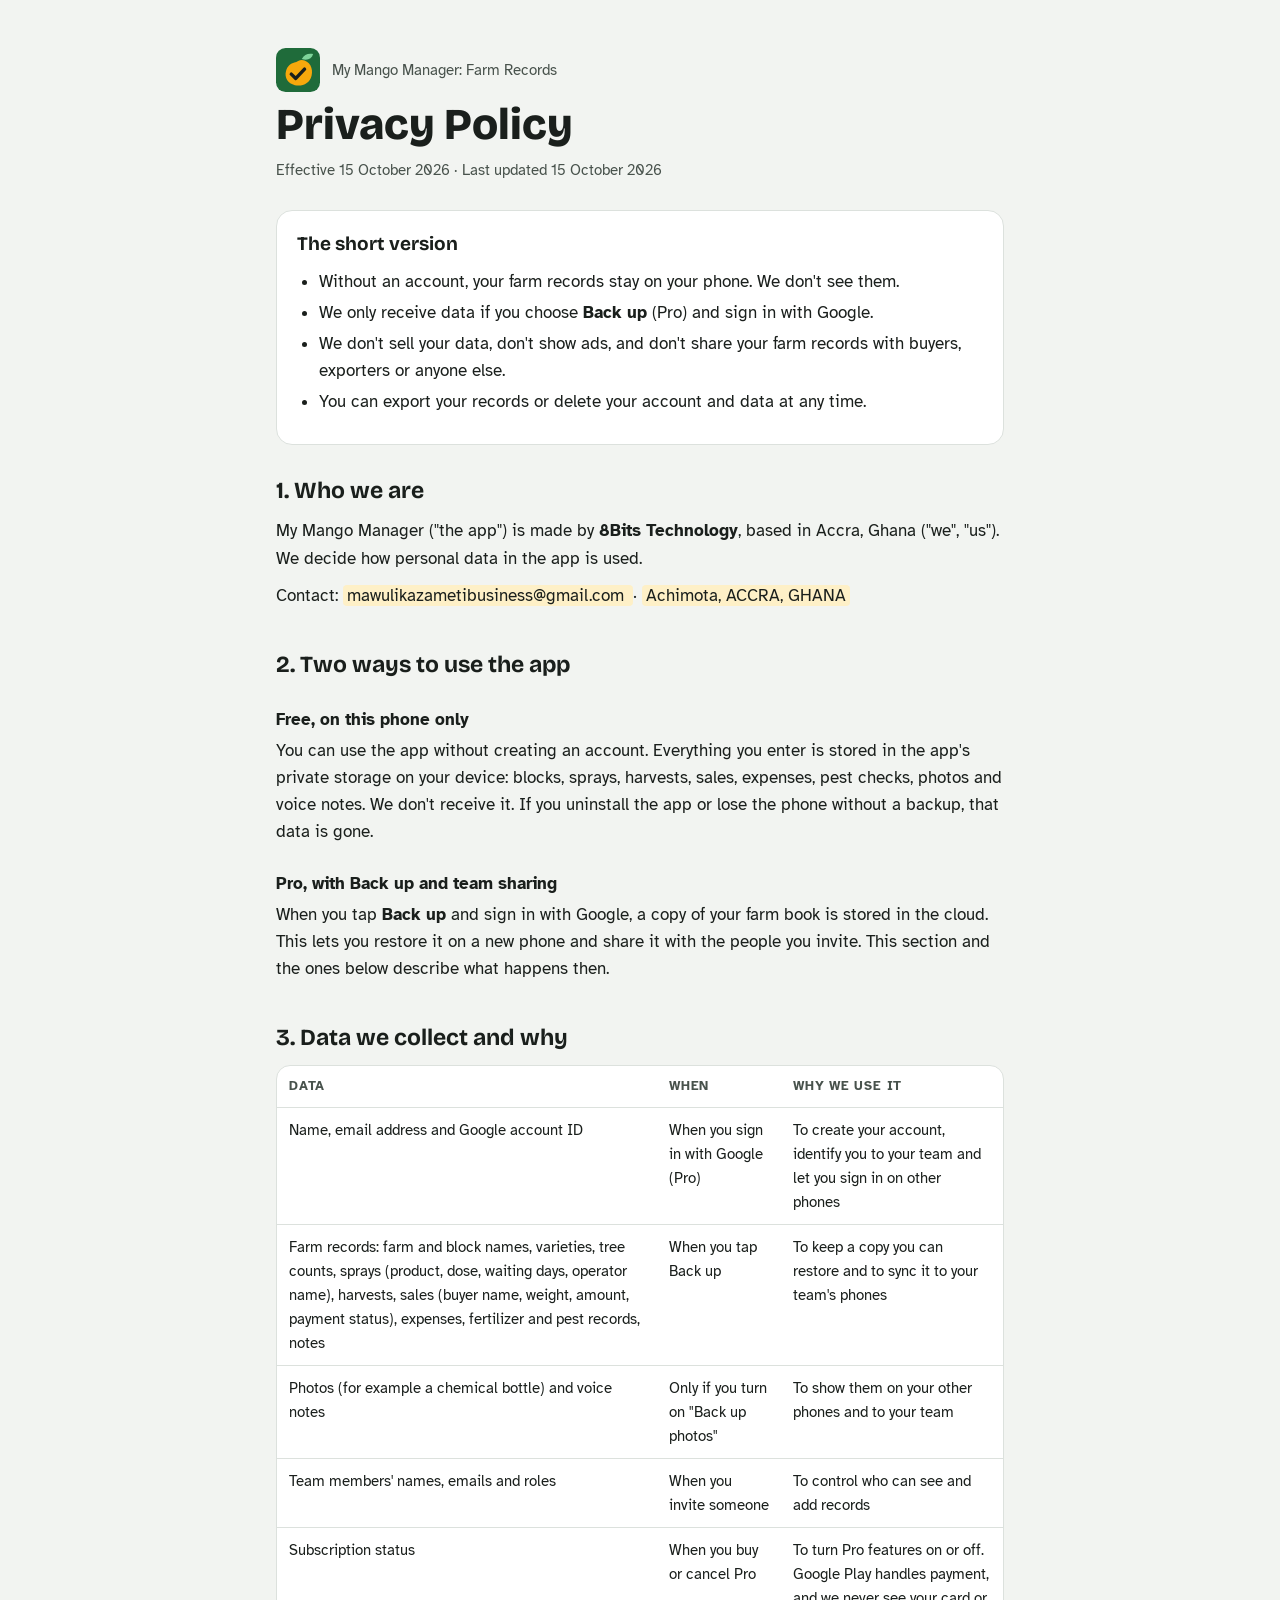
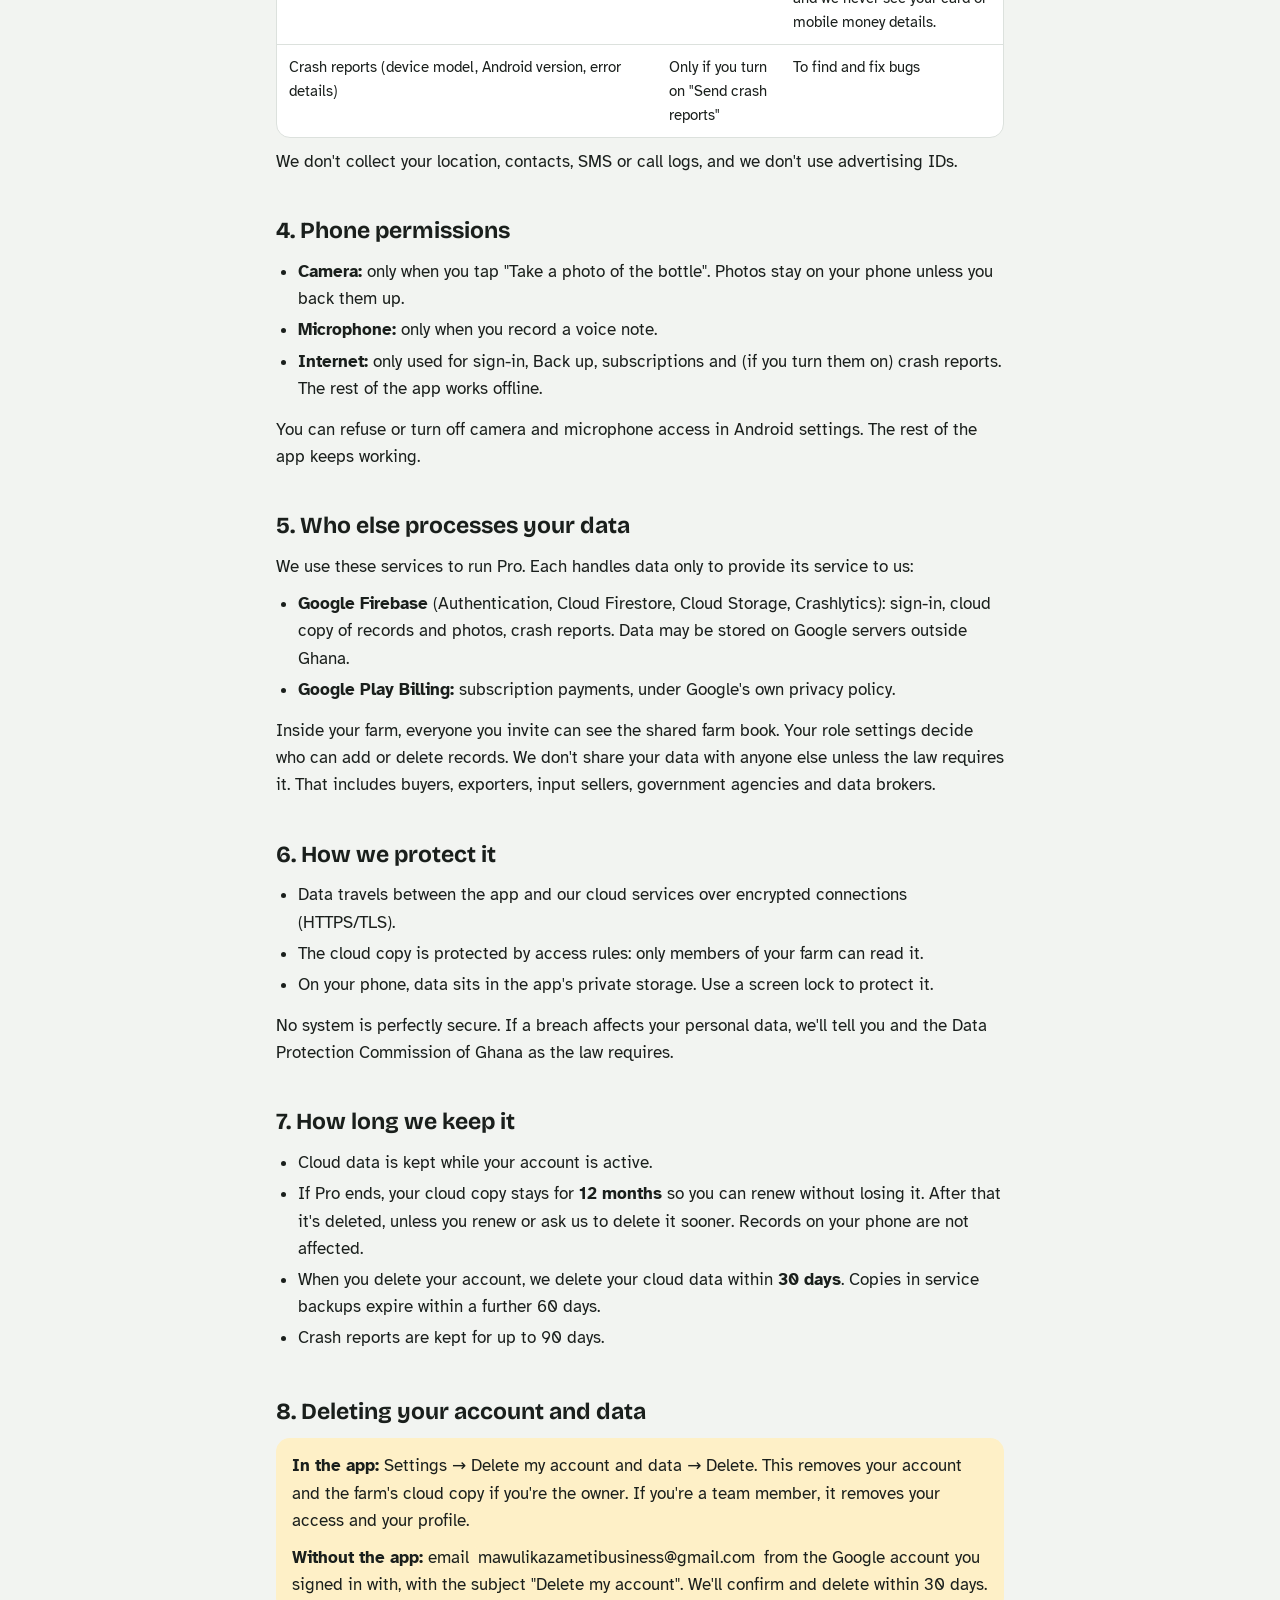
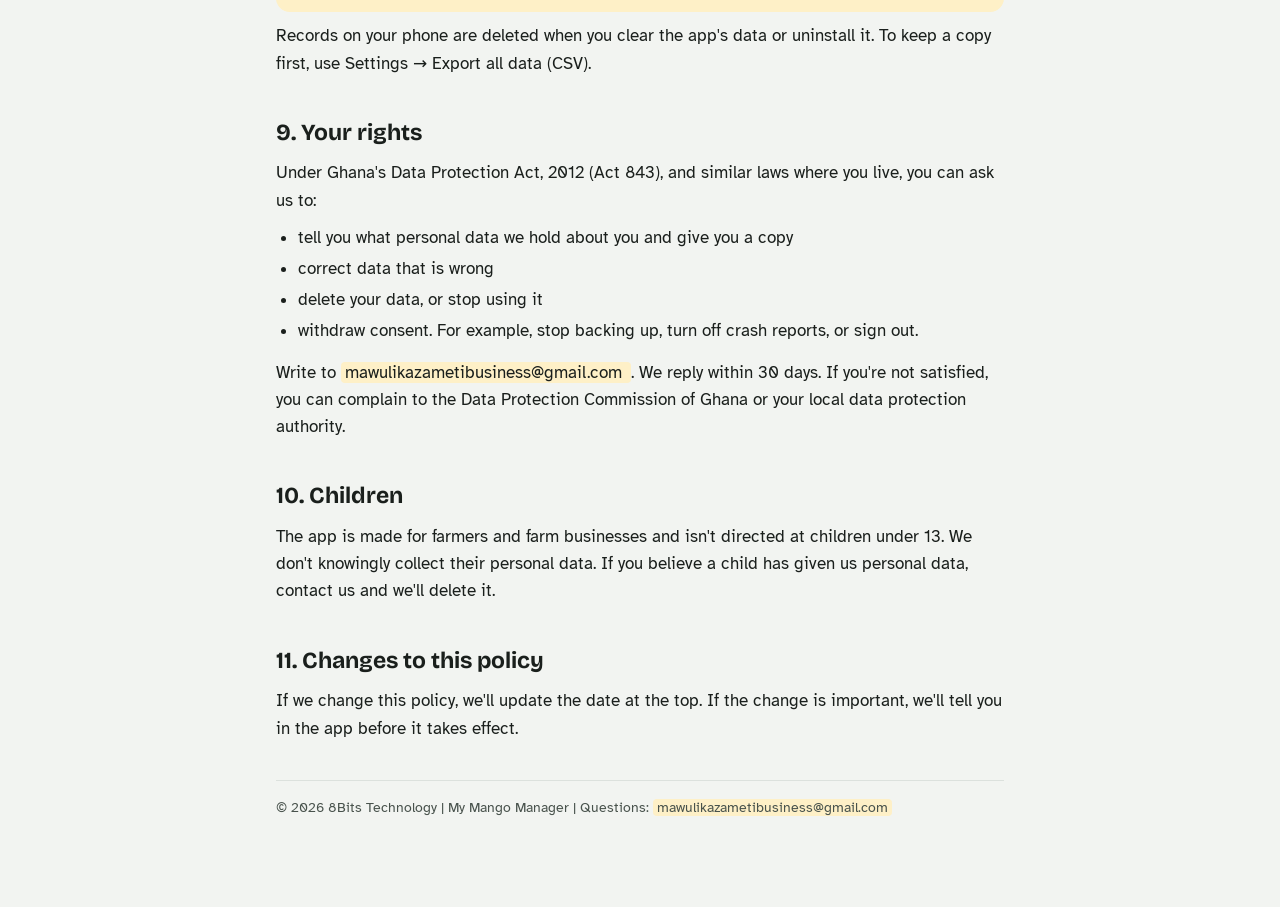
==== mangoprivacy.html @ 7e41a69a "updated" ====
<!doctype html>
<html lang="en">
<head>
<meta charset="utf-8">
<meta name="viewport" content="width=device-width,initial-scale=1,viewport-fit=cover">
<title>My Mango Manager Privacy Policy</title>
<meta name="claude:viewport-fit-sides" content="cover">
<meta name="description" content="How My Mango Manager handles your farm records and personal data.">
<link rel="stylesheet" href="https://fonts.googleapis.com/css2?family=Atkinson+Hyperlegible:wght@400;700&family=Bricolage+Grotesque:opsz,wght@12..96,700;12..96,800&display=swap">
<style>
/* Layout: single readable column, summary table up top, numbered policy sections below */
:root{
  --bg:#F2F4F1; --surface:#FFFFFF; --fg:#1A1F1C; --muted:#48524C; --line:#DCE1DD;
  --leaf:#1F6B3A; --mango:#F2A007; --mango-soft:#FEF0C7;
  --f-display:"Bricolage Grotesque","Segoe UI",system-ui,sans-serif;
  --f-body:"Atkinson Hyperlegible",system-ui,-apple-system,"Segoe UI",sans-serif;
}
@media (prefers-color-scheme: dark){:root:not([data-theme="light"]){
  --bg:#0F1612; --surface:#17211B; --fg:#E7EEE9; --muted:#A3B1A8; --line:#2A3A30;
  --leaf:#6FD08A; --mango:#F5AD33; --mango-soft:#3A2A0C; color-scheme:dark}}
:root[data-theme="dark"]{
  --bg:#0F1612; --surface:#17211B; --fg:#E7EEE9; --muted:#A3B1A8; --line:#2A3A30;
  --leaf:#6FD08A; --mango:#F5AD33; --mango-soft:#3A2A0C; color-scheme:dark}
*{box-sizing:border-box}
body{background:var(--bg);color:var(--fg);font-family:var(--f-body);font-size:17px;line-height:1.6}
.wrap{max-width:760px;margin:0 auto;padding-block:40px 80px;padding-left:max(16px,env(safe-area-inset-left,0px));padding-right:max(16px,env(safe-area-inset-right,0px));display:flex;flex-direction:column;gap:28px}
header{display:flex;flex-direction:column;gap:10px}
.brand{display:flex;align-items:center;gap:12px}
h1{font-family:var(--f-display);font-weight:800;font-size:clamp(30px,6vw,44px);line-height:1.05;margin:0;text-wrap:balance}
.meta{color:var(--muted);font-size:15px}
h2{font-family:var(--f-display);font-weight:700;font-size:23px;margin:0 0 8px;text-wrap:balance}
h3{font-size:17px;margin:14px 0 4px}
section{display:flex;flex-direction:column}
p{margin:0 0 10px;max-width:68ch}
ul{margin:0 0 10px;padding-left:22px;max-width:68ch}
li{margin-bottom:4px}
a{color:var(--leaf);font-weight:700}
a:focus-visible{outline:3px solid var(--mango);outline-offset:2px}
.summary{background:var(--surface);border:1px solid var(--line);border-radius:16px;padding:18px 20px}
.summary h2{font-size:19px}
.tablebox{overflow-x:auto;background:var(--surface);border:1px solid var(--line);border-radius:14px}
table{border-collapse:collapse;width:100%;min-width:560px;font-size:15px}
th,td{text-align:left;vertical-align:top;padding:10px 12px;border-top:1px solid var(--line)}
th{border-top:0;font-size:13px;letter-spacing:.06em;text-transform:uppercase;color:var(--muted)}
.callout{background:var(--mango-soft);border-radius:14px;padding:14px 16px}
.ph{background:var(--mango-soft);padding:0 4px;border-radius:4px}
footer{color:var(--muted);font-size:14px;border-top:1px solid var(--line);padding-top:16px}
</style>
</head>
<body>

<div class="wrap">
<header>
  <div class="brand">
    <svg width="44" height="44" viewBox="0 0 512 512" aria-hidden="true"><rect width="512" height="512" rx="112" fill="#1F6B3A"/><path d="M300 128c26-52 78-72 132-58-16 56-66 80-132 58z" fill="#7FD49A"/><path d="M300 140C392 148 436 236 414 322C394 410 304 452 220 432C138 412 96 342 116 270C130 214 172 180 214 170C246 162 270 140 300 140Z" fill="#F7A80C"/><path d="M178 304l52 50 102-108" stroke="#1A1F1C" stroke-width="40" stroke-linecap="round" stroke-linejoin="round" fill="none"/></svg>
    <span class="meta">My Mango Manager: Farm Records</span>
  </div>
  <h1>Privacy Policy</h1>
  <span class="meta">Effective 15 October 2026 · Last updated 15 October 2026</span>
</header>

<div class="summary">
  <h2>The short version</h2>
  <ul>
    <li>Without an account, your farm records stay on your phone. We don't see them.</li>
    <li>We only receive data if you choose <b>Back up</b> (Pro) and sign in with Google.</li>
    <li>We don't sell your data, don't show ads, and don't share your farm records with buyers, exporters or anyone else.</li>
    <li>You can export your records or delete your account and data at any time.</li>
  </ul>
</div>

<section>
  <h2>1. Who we are</h2>
  <p>My Mango Manager ("the app") is made by <b>8Bits Technology</b>, based in Accra, Ghana ("we", "us"). We decide how personal data in the app is used.</p>
  <p>Contact: <span class="ph">mawulikazametibusiness@gmail.com
</span> · <span class="ph">Achimota, ACCRA, GHANA</span></p>
</section>

<section>
  <h2>2. Two ways to use the app</h2>
  <h3>Free, on this phone only</h3>
  <p>You can use the app without creating an account. Everything you enter is stored in the app's private storage on your device: blocks, sprays, harvests, sales, expenses, pest checks, photos and voice notes. We don't receive it. If you uninstall the app or lose the phone without a backup, that data is gone.</p>
  <h3>Pro, with Back up and team sharing</h3>
  <p>When you tap <b>Back up</b> and sign in with Google, a copy of your farm book is stored in the cloud. This lets you restore it on a new phone and share it with the people you invite. This section and the ones below describe what happens then.</p>
</section>

<section>
  <h2>3. Data we collect and why</h2>
  <div class="tablebox">
  <table>
    <thead><tr><th>Data</th><th>When</th><th>Why we use it</th></tr></thead>
    <tbody>
      <tr><td>Name, email address and Google account ID</td><td>When you sign in with Google (Pro)</td><td>To create your account, identify you to your team and let you sign in on other phones</td></tr>
      <tr><td>Farm records: farm and block names, varieties, tree counts, sprays (product, dose, waiting days, operator name), harvests, sales (buyer name, weight, amount, payment status), expenses, fertilizer and pest records, notes</td><td>When you tap Back up</td><td>To keep a copy you can restore and to sync it to your team's phones</td></tr>
      <tr><td>Photos (for example a chemical bottle) and voice notes</td><td>Only if you turn on "Back up photos"</td><td>To show them on your other phones and to your team</td></tr>
      <tr><td>Team members' names, emails and roles</td><td>When you invite someone</td><td>To control who can see and add records</td></tr>
      <tr><td>Subscription status</td><td>When you buy or cancel Pro</td><td>To turn Pro features on or off. Google Play handles payment, and we never see your card or mobile money details.</td></tr>
      <tr><td>Crash reports (device model, Android version, error details)</td><td>Only if you turn on "Send crash reports"</td><td>To find and fix bugs</td></tr>
    </tbody>
  </table>
  </div>
  <p style="margin-top:10px">We don't collect your location, contacts, SMS or call logs, and we don't use advertising IDs.</p>
</section>

<section>
  <h2>4. Phone permissions</h2>
  <ul>
    <li><b>Camera:</b> only when you tap "Take a photo of the bottle". Photos stay on your phone unless you back them up.</li>
    <li><b>Microphone:</b> only when you record a voice note.</li>
    <li><b>Internet:</b> only used for sign-in, Back up, subscriptions and (if you turn them on) crash reports. The rest of the app works offline.</li>
  </ul>
  <p>You can refuse or turn off camera and microphone access in Android settings. The rest of the app keeps working.</p>
</section>

<section>
  <h2>5. Who else processes your data</h2>
  <p>We use these services to run Pro. Each handles data only to provide its service to us:</p>
  <ul>
    <li><b>Google Firebase</b> (Authentication, Cloud Firestore, Cloud Storage, Crashlytics): sign-in, cloud copy of records and photos, crash reports. Data may be stored on Google servers outside Ghana.</li>
    <li><b>Google Play Billing:</b> subscription payments, under Google's own privacy policy.</li>
  </ul>
  <p>Inside your farm, everyone you invite can see the shared farm book. Your role settings decide who can add or delete records. We don't share your data with anyone else unless the law requires it. That includes buyers, exporters, input sellers, government agencies and data brokers.</p>
</section>

<section>
  <h2>6. How we protect it</h2>
  <ul>
    <li>Data travels between the app and our cloud services over encrypted connections (HTTPS/TLS).</li>
    <li>The cloud copy is protected by access rules: only members of your farm can read it.</li>
    <li>On your phone, data sits in the app's private storage. Use a screen lock to protect it.</li>
  </ul>
  <p>No system is perfectly secure. If a breach affects your personal data, we'll tell you and the Data Protection Commission of Ghana as the law requires.</p>
</section>

<section>
  <h2>7. How long we keep it</h2>
  <ul>
    <li>Cloud data is kept while your account is active.</li>
    <li>If Pro ends, your cloud copy stays for <b>12 months</b> so you can renew without losing it. After that it's deleted, unless you renew or ask us to delete it sooner. Records on your phone are not affected.</li>
    <li>When you delete your account, we delete your cloud data within <b>30 days</b>. Copies in service backups expire within a further 60 days.</li>
    <li>Crash reports are kept for up to 90 days.</li>
  </ul>
</section>

<section id="delete">
  <h2>8. Deleting your account and data</h2>
  <div class="callout">
    <p><b>In the app:</b> Settings → Delete my account and data → Delete. This removes your account and the farm's cloud copy if you're the owner. If you're a team member, it removes your access and your profile.</p>
    <p style="margin:0"><b>Without the app:</b> email <span class="ph">mawulikazametibusiness@gmail.com
</span> from the Google account you signed in with, with the subject "Delete my account". We'll confirm and delete within 30 days.</p>
  </div>
  <p style="margin-top:10px">Records on your phone are deleted when you clear the app's data or uninstall it. To keep a copy first, use Settings → Export all data (CSV).</p>
</section>

<section>
  <h2>9. Your rights</h2>
  <p>Under Ghana's Data Protection Act, 2012 (Act 843), and similar laws where you live, you can ask us to:</p>
  <ul>
    <li>tell you what personal data we hold about you and give you a copy</li>
    <li>correct data that is wrong</li>
    <li>delete your data, or stop using it</li>
    <li>withdraw consent. For example, stop backing up, turn off crash reports, or sign out.</li>
  </ul>
  <p>Write to <span class="ph">mawulikazametibusiness@gmail.com
</span>. We reply within 30 days. If you're not satisfied, you can complain to the Data Protection Commission of Ghana or your local data protection authority.</p>
</section>

<section>
  <h2>10. Children</h2>
  <p>The app is made for farmers and farm businesses and isn't directed at children under 13. We don't knowingly collect their personal data. If you believe a child has given us personal data, contact us and we'll delete it.</p>
</section>

<section>
  <h2>11. Changes to this policy</h2>
  <p>If we change this policy, we'll update the date at the top. If the change is important, we'll tell you in the app before it takes effect.</p>
</section>

<footer>© 2026 8Bits Technology | My Mango Manager | Questions: <span class="ph">mawulikazametibusiness@gmail.com
</span></footer>
</div>
</body>
</html>
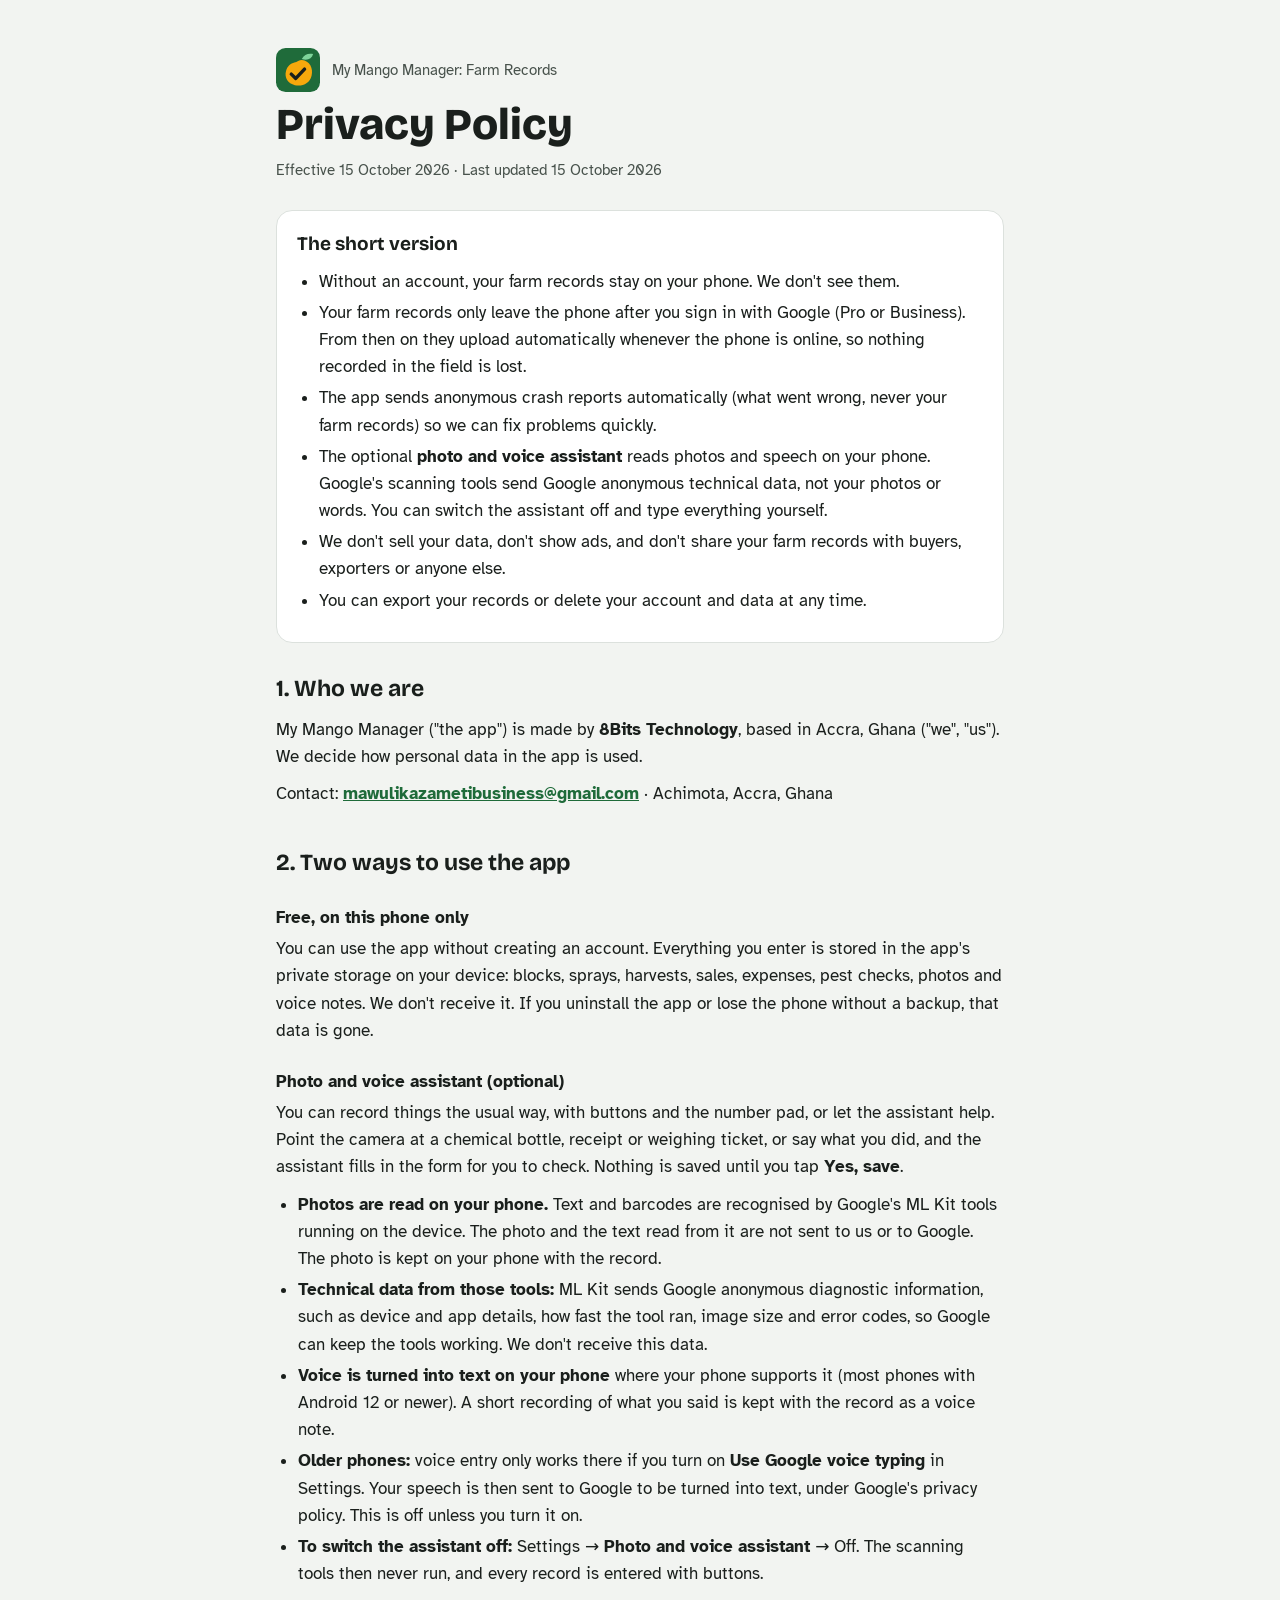
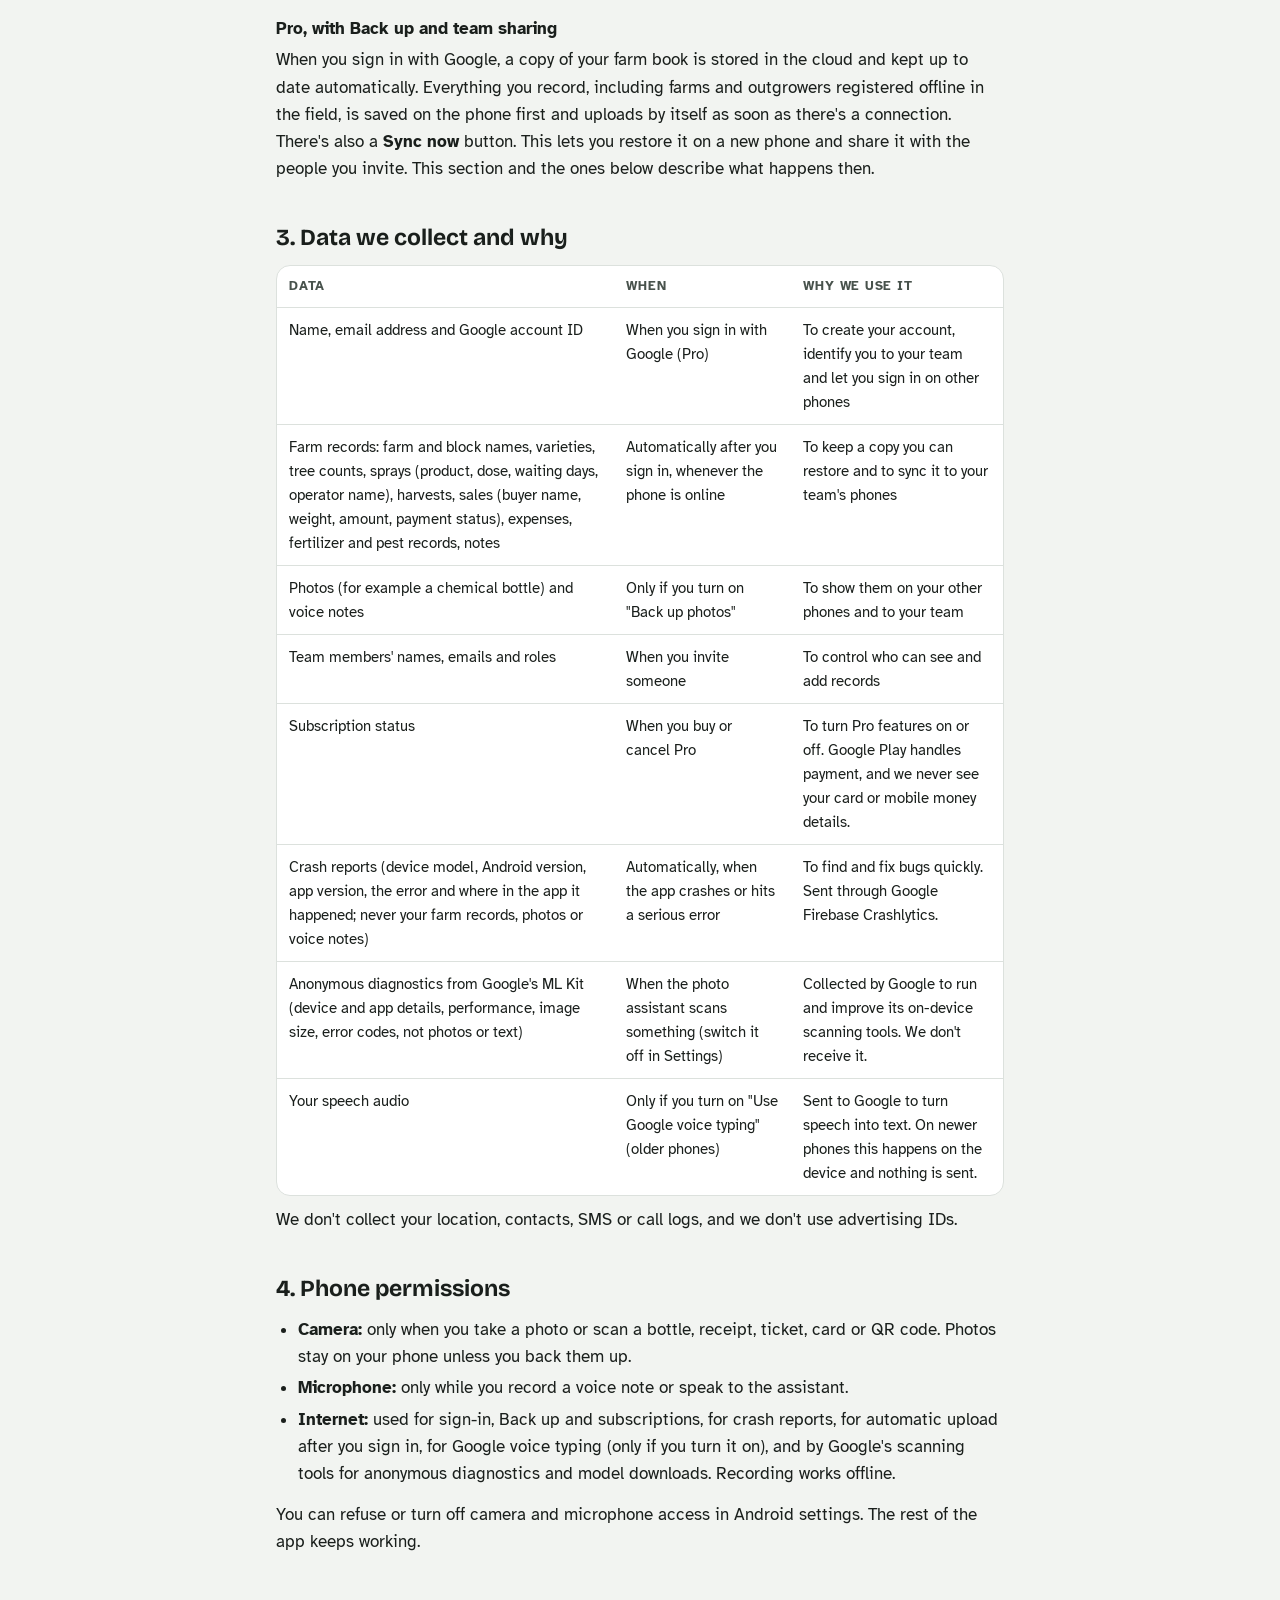
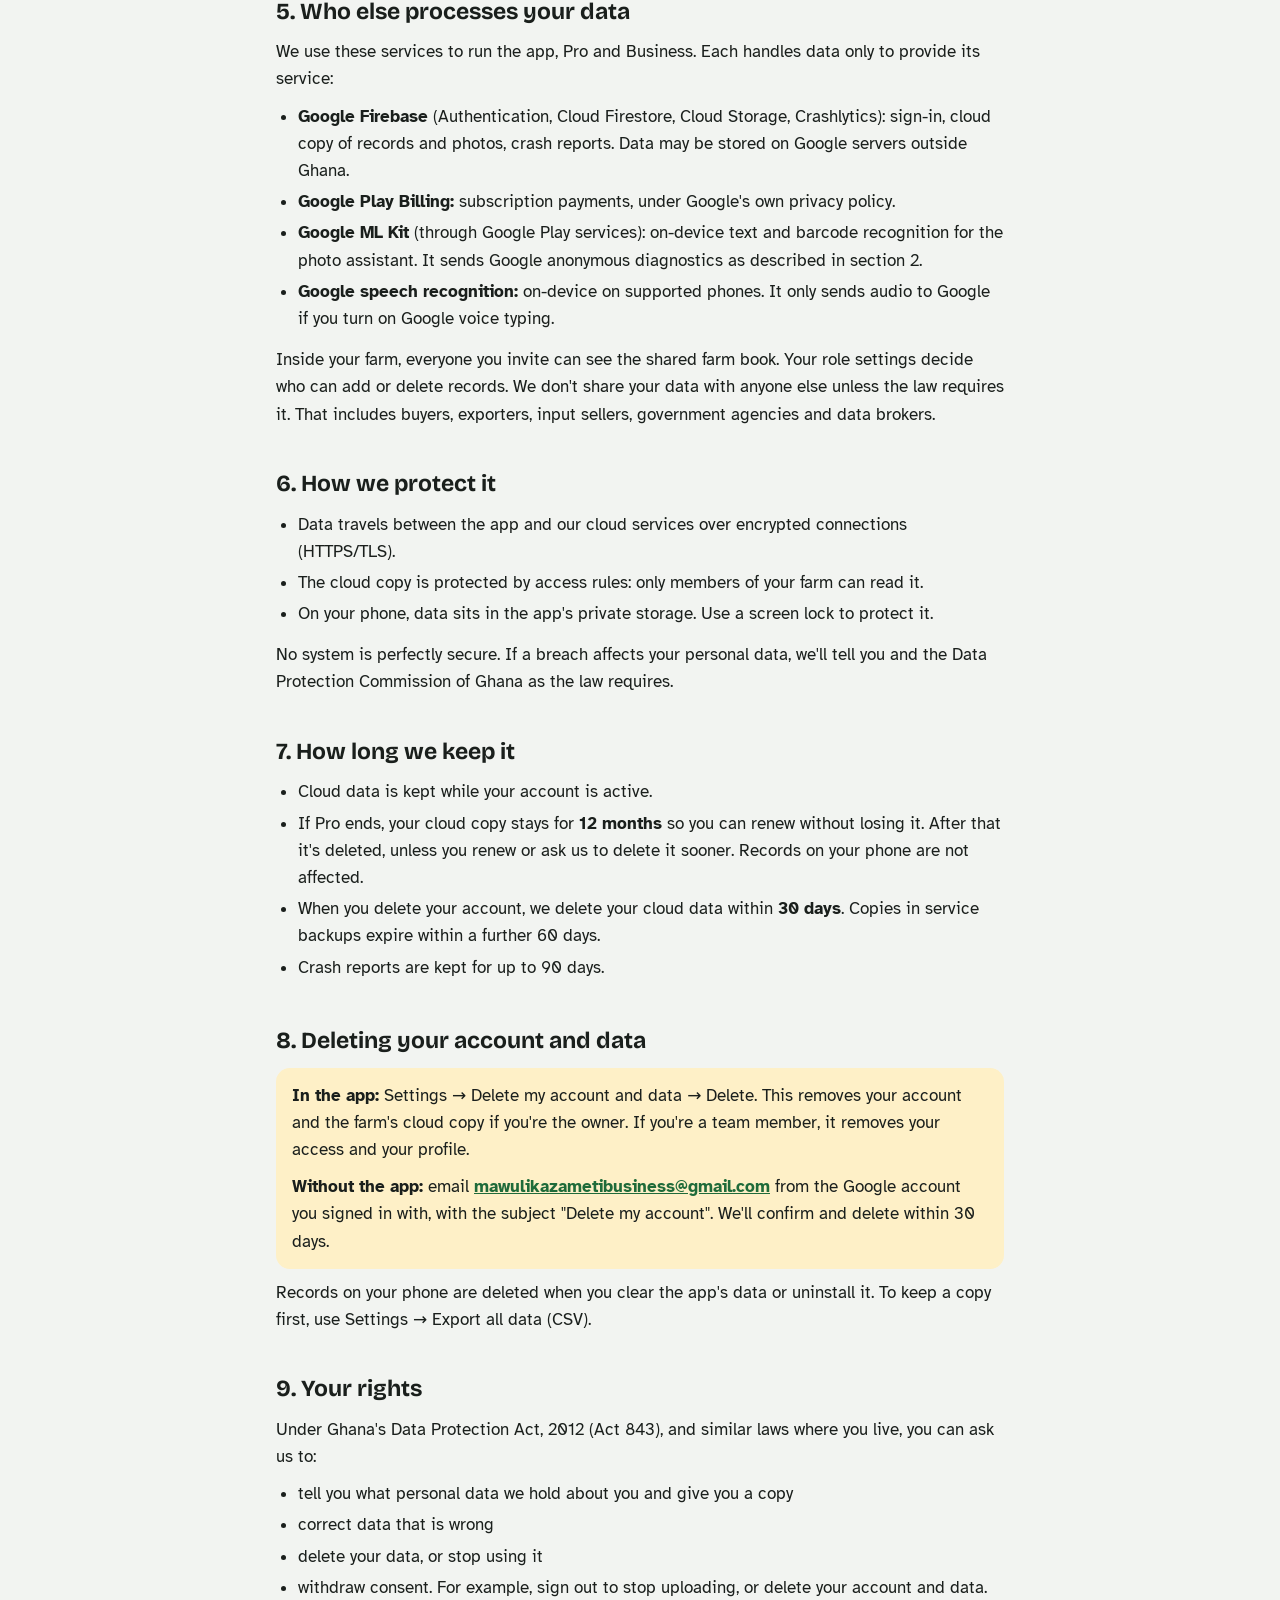
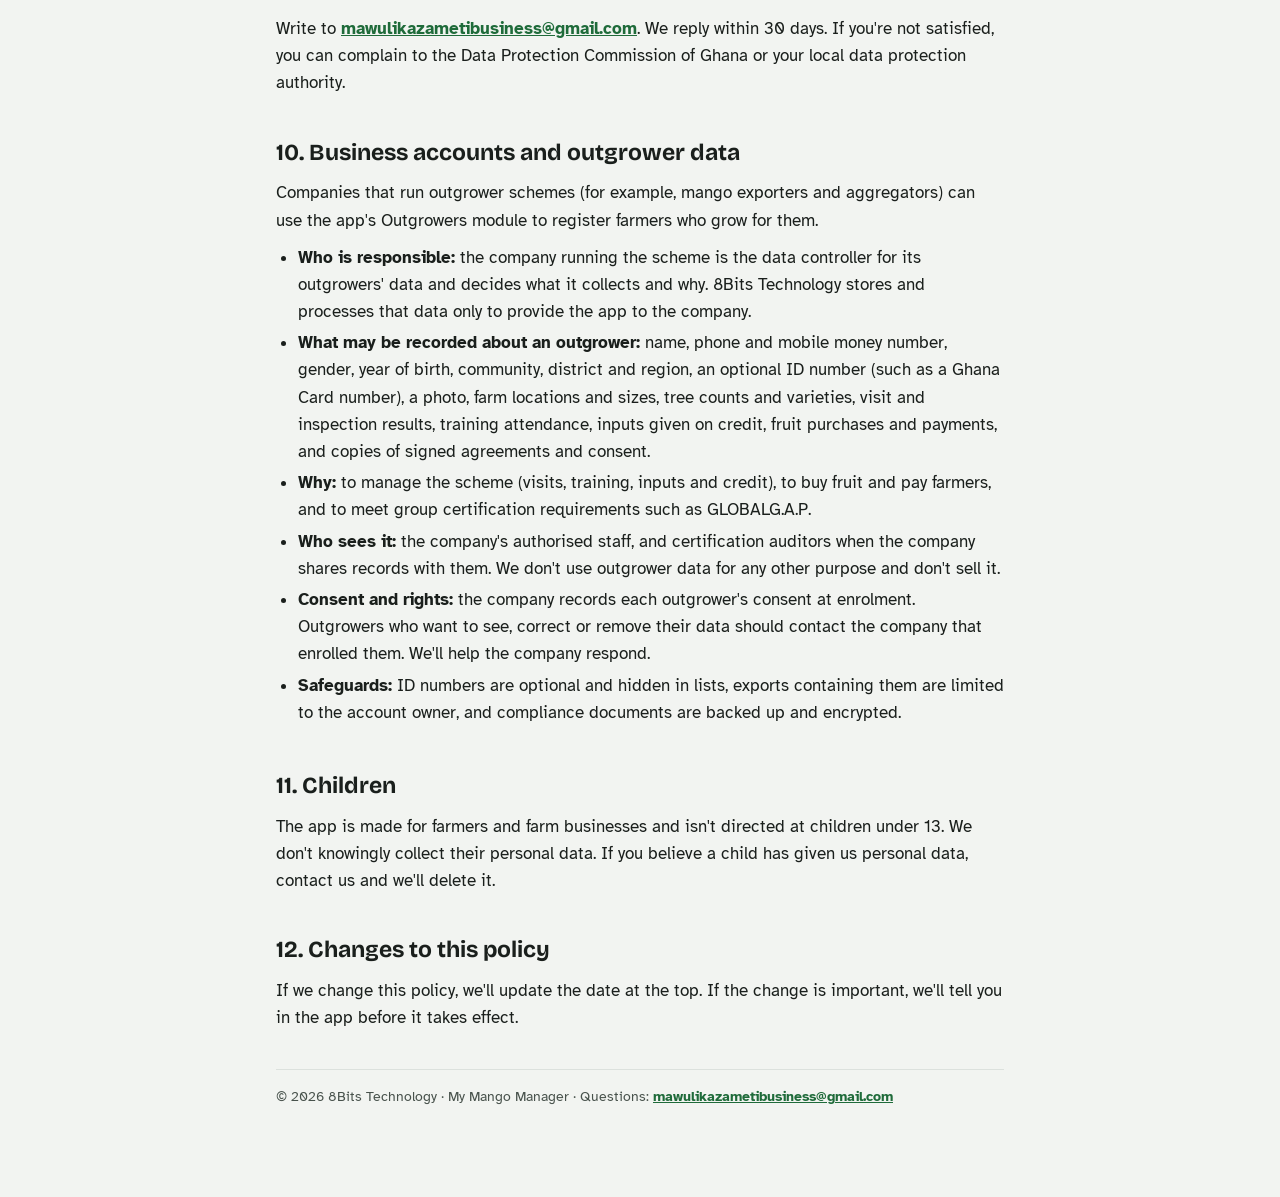
==== commit 770e49d0: "Update mangoprivacy.html" ====
--- a/mangoprivacy.html
+++ b/mangoprivacy.html
@@ -63,7 +63,9 @@
   <h2>The short version</h2>
   <ul>
     <li>Without an account, your farm records stay on your phone. We don't see them.</li>
-    <li>We only receive data if you choose <b>Back up</b> (Pro) and sign in with Google.</li>
+    <li>Your farm records only leave the phone after you sign in with Google (Pro or Business). From then on they upload automatically whenever the phone is online, so nothing recorded in the field is lost.</li>
+    <li>The app sends anonymous crash reports automatically (what went wrong, never your farm records) so we can fix problems quickly.</li>
+    <li>The optional <b>photo and voice assistant</b> reads photos and speech on your phone. Google's scanning tools send Google anonymous technical data, not your photos or words. You can switch the assistant off and type everything yourself.</li>
     <li>We don't sell your data, don't show ads, and don't share your farm records with buyers, exporters or anyone else.</li>
     <li>You can export your records or delete your account and data at any time.</li>
   </ul>
@@ -72,16 +74,24 @@
 <section>
   <h2>1. Who we are</h2>
   <p>My Mango Manager ("the app") is made by <b>8Bits Technology</b>, based in Accra, Ghana ("we", "us"). We decide how personal data in the app is used.</p>
-  <p>Contact: <span class="ph">mawulikazametibusiness@gmail.com
-</span> · <span class="ph">Achimota, ACCRA, GHANA</span></p>
+  <p>Contact: <a href="mailto:mawulikazametibusiness@gmail.com">mawulikazametibusiness@gmail.com</a> · Achimota, Accra, Ghana</p>
 </section>
 
 <section>
   <h2>2. Two ways to use the app</h2>
   <h3>Free, on this phone only</h3>
   <p>You can use the app without creating an account. Everything you enter is stored in the app's private storage on your device: blocks, sprays, harvests, sales, expenses, pest checks, photos and voice notes. We don't receive it. If you uninstall the app or lose the phone without a backup, that data is gone.</p>
+  <h3>Photo and voice assistant (optional)</h3>
+  <p>You can record things the usual way, with buttons and the number pad, or let the assistant help. Point the camera at a chemical bottle, receipt or weighing ticket, or say what you did, and the assistant fills in the form for you to check. Nothing is saved until you tap <b>Yes, save</b>.</p>
+  <ul>
+    <li><b>Photos are read on your phone.</b> Text and barcodes are recognised by Google's ML Kit tools running on the device. The photo and the text read from it are not sent to us or to Google. The photo is kept on your phone with the record.</li>
+    <li><b>Technical data from those tools:</b> ML Kit sends Google anonymous diagnostic information, such as device and app details, how fast the tool ran, image size and error codes, so Google can keep the tools working. We don't receive this data.</li>
+    <li><b>Voice is turned into text on your phone</b> where your phone supports it (most phones with Android 12 or newer). A short recording of what you said is kept with the record as a voice note.</li>
+    <li><b>Older phones:</b> voice entry only works there if you turn on <b>Use Google voice typing</b> in Settings. Your speech is then sent to Google to be turned into text, under Google's privacy policy. This is off unless you turn it on.</li>
+    <li><b>To switch the assistant off:</b> Settings → <b>Photo and voice assistant</b> → Off. The scanning tools then never run, and every record is entered with buttons.</li>
+  </ul>
   <h3>Pro, with Back up and team sharing</h3>
-  <p>When you tap <b>Back up</b> and sign in with Google, a copy of your farm book is stored in the cloud. This lets you restore it on a new phone and share it with the people you invite. This section and the ones below describe what happens then.</p>
+  <p>When you sign in with Google, a copy of your farm book is stored in the cloud and kept up to date automatically. Everything you record, including farms and outgrowers registered offline in the field, is saved on the phone first and uploads by itself as soon as there's a connection. There's also a <b>Sync now</b> button. This lets you restore it on a new phone and share it with the people you invite. This section and the ones below describe what happens then.</p>
 </section>
 
 <section>
@@ -91,11 +101,13 @@
     <thead><tr><th>Data</th><th>When</th><th>Why we use it</th></tr></thead>
     <tbody>
       <tr><td>Name, email address and Google account ID</td><td>When you sign in with Google (Pro)</td><td>To create your account, identify you to your team and let you sign in on other phones</td></tr>
-      <tr><td>Farm records: farm and block names, varieties, tree counts, sprays (product, dose, waiting days, operator name), harvests, sales (buyer name, weight, amount, payment status), expenses, fertilizer and pest records, notes</td><td>When you tap Back up</td><td>To keep a copy you can restore and to sync it to your team's phones</td></tr>
+      <tr><td>Farm records: farm and block names, varieties, tree counts, sprays (product, dose, waiting days, operator name), harvests, sales (buyer name, weight, amount, payment status), expenses, fertilizer and pest records, notes</td><td>Automatically after you sign in, whenever the phone is online</td><td>To keep a copy you can restore and to sync it to your team's phones</td></tr>
       <tr><td>Photos (for example a chemical bottle) and voice notes</td><td>Only if you turn on "Back up photos"</td><td>To show them on your other phones and to your team</td></tr>
       <tr><td>Team members' names, emails and roles</td><td>When you invite someone</td><td>To control who can see and add records</td></tr>
       <tr><td>Subscription status</td><td>When you buy or cancel Pro</td><td>To turn Pro features on or off. Google Play handles payment, and we never see your card or mobile money details.</td></tr>
-      <tr><td>Crash reports (device model, Android version, error details)</td><td>Only if you turn on "Send crash reports"</td><td>To find and fix bugs</td></tr>
+      <tr><td>Crash reports (device model, Android version, app version, the error and where in the app it happened; never your farm records, photos or voice notes)</td><td>Automatically, when the app crashes or hits a serious error</td><td>To find and fix bugs quickly. Sent through Google Firebase Crashlytics.</td></tr>
+      <tr><td>Anonymous diagnostics from Google's ML Kit (device and app details, performance, image size, error codes, not photos or text)</td><td>When the photo assistant scans something (switch it off in Settings)</td><td>Collected by Google to run and improve its on-device scanning tools. We don't receive it.</td></tr>
+      <tr><td>Your speech audio</td><td>Only if you turn on "Use Google voice typing" (older phones)</td><td>Sent to Google to turn speech into text. On newer phones this happens on the device and nothing is sent.</td></tr>
     </tbody>
   </table>
   </div>
@@ -105,19 +117,21 @@
 <section>
   <h2>4. Phone permissions</h2>
   <ul>
-    <li><b>Camera:</b> only when you tap "Take a photo of the bottle". Photos stay on your phone unless you back them up.</li>
-    <li><b>Microphone:</b> only when you record a voice note.</li>
-    <li><b>Internet:</b> only used for sign-in, Back up, subscriptions and (if you turn them on) crash reports. The rest of the app works offline.</li>
+    <li><b>Camera:</b> only when you take a photo or scan a bottle, receipt, ticket, card or QR code. Photos stay on your phone unless you back them up.</li>
+    <li><b>Microphone:</b> only while you record a voice note or speak to the assistant.</li>
+    <li><b>Internet:</b> used for sign-in, Back up and subscriptions, for crash reports, for automatic upload after you sign in, for Google voice typing (only if you turn it on), and by Google's scanning tools for anonymous diagnostics and model downloads. Recording works offline.</li>
   </ul>
   <p>You can refuse or turn off camera and microphone access in Android settings. The rest of the app keeps working.</p>
 </section>
 
 <section>
   <h2>5. Who else processes your data</h2>
-  <p>We use these services to run Pro. Each handles data only to provide its service to us:</p>
+  <p>We use these services to run the app, Pro and Business. Each handles data only to provide its service:</p>
   <ul>
     <li><b>Google Firebase</b> (Authentication, Cloud Firestore, Cloud Storage, Crashlytics): sign-in, cloud copy of records and photos, crash reports. Data may be stored on Google servers outside Ghana.</li>
     <li><b>Google Play Billing:</b> subscription payments, under Google's own privacy policy.</li>
+    <li><b>Google ML Kit</b> (through Google Play services): on-device text and barcode recognition for the photo assistant. It sends Google anonymous diagnostics as described in section 2.</li>
+    <li><b>Google speech recognition:</b> on-device on supported phones. It only sends audio to Google if you turn on Google voice typing.</li>
   </ul>
   <p>Inside your farm, everyone you invite can see the shared farm book. Your role settings decide who can add or delete records. We don't share your data with anyone else unless the law requires it. That includes buyers, exporters, input sellers, government agencies and data brokers.</p>
 </section>
@@ -146,8 +160,7 @@
   <h2>8. Deleting your account and data</h2>
   <div class="callout">
     <p><b>In the app:</b> Settings → Delete my account and data → Delete. This removes your account and the farm's cloud copy if you're the owner. If you're a team member, it removes your access and your profile.</p>
-    <p style="margin:0"><b>Without the app:</b> email <span class="ph">mawulikazametibusiness@gmail.com
-</span> from the Google account you signed in with, with the subject "Delete my account". We'll confirm and delete within 30 days.</p>
+    <p style="margin:0"><b>Without the app:</b> email <a href="mailto:mawulikazametibusiness@gmail.com">mawulikazametibusiness@gmail.com</a> from the Google account you signed in with, with the subject "Delete my account". We'll confirm and delete within 30 days.</p>
   </div>
   <p style="margin-top:10px">Records on your phone are deleted when you clear the app's data or uninstall it. To keep a copy first, use Settings → Export all data (CSV).</p>
 </section>
@@ -159,24 +172,35 @@
     <li>tell you what personal data we hold about you and give you a copy</li>
     <li>correct data that is wrong</li>
     <li>delete your data, or stop using it</li>
-    <li>withdraw consent. For example, stop backing up, turn off crash reports, or sign out.</li>
-  </ul>
-  <p>Write to <span class="ph">mawulikazametibusiness@gmail.com
-</span>. We reply within 30 days. If you're not satisfied, you can complain to the Data Protection Commission of Ghana or your local data protection authority.</p>
-</section>
-
-<section>
-  <h2>10. Children</h2>
+    <li>withdraw consent. For example, sign out to stop uploading, or delete your account and data.</li>
+  </ul>
+  <p>Write to <a href="mailto:mawulikazametibusiness@gmail.com">mawulikazametibusiness@gmail.com</a>. We reply within 30 days. If you're not satisfied, you can complain to the Data Protection Commission of Ghana or your local data protection authority.</p>
+</section>
+
+<section id="business">
+  <h2>10. Business accounts and outgrower data</h2>
+  <p>Companies that run outgrower schemes (for example, mango exporters and aggregators) can use the app's Outgrowers module to register farmers who grow for them.</p>
+  <ul>
+    <li><b>Who is responsible:</b> the company running the scheme is the data controller for its outgrowers' data and decides what it collects and why. 8Bits Technology stores and processes that data only to provide the app to the company.</li>
+    <li><b>What may be recorded about an outgrower:</b> name, phone and mobile money number, gender, year of birth, community, district and region, an optional ID number (such as a Ghana Card number), a photo, farm locations and sizes, tree counts and varieties, visit and inspection results, training attendance, inputs given on credit, fruit purchases and payments, and copies of signed agreements and consent.</li>
+    <li><b>Why:</b> to manage the scheme (visits, training, inputs and credit), to buy fruit and pay farmers, and to meet group certification requirements such as GLOBALG.A.P.</li>
+    <li><b>Who sees it:</b> the company's authorised staff, and certification auditors when the company shares records with them. We don't use outgrower data for any other purpose and don't sell it.</li>
+    <li><b>Consent and rights:</b> the company records each outgrower's consent at enrolment. Outgrowers who want to see, correct or remove their data should contact the company that enrolled them. We'll help the company respond.</li>
+    <li><b>Safeguards:</b> ID numbers are optional and hidden in lists, exports containing them are limited to the account owner, and compliance documents are backed up and encrypted.</li>
+  </ul>
+</section>
+
+<section>
+  <h2>11. Children</h2>
   <p>The app is made for farmers and farm businesses and isn't directed at children under 13. We don't knowingly collect their personal data. If you believe a child has given us personal data, contact us and we'll delete it.</p>
 </section>
 
 <section>
-  <h2>11. Changes to this policy</h2>
+  <h2>12. Changes to this policy</h2>
   <p>If we change this policy, we'll update the date at the top. If the change is important, we'll tell you in the app before it takes effect.</p>
 </section>
 
-<footer>© 2026 8Bits Technology | My Mango Manager | Questions: <span class="ph">mawulikazametibusiness@gmail.com
-</span></footer>
+<footer>© 2026 8Bits Technology · My Mango Manager · Questions: <a href="mailto:mawulikazametibusiness@gmail.com">mawulikazametibusiness@gmail.com</a></footer>
 </div>
 </body>
 </html>
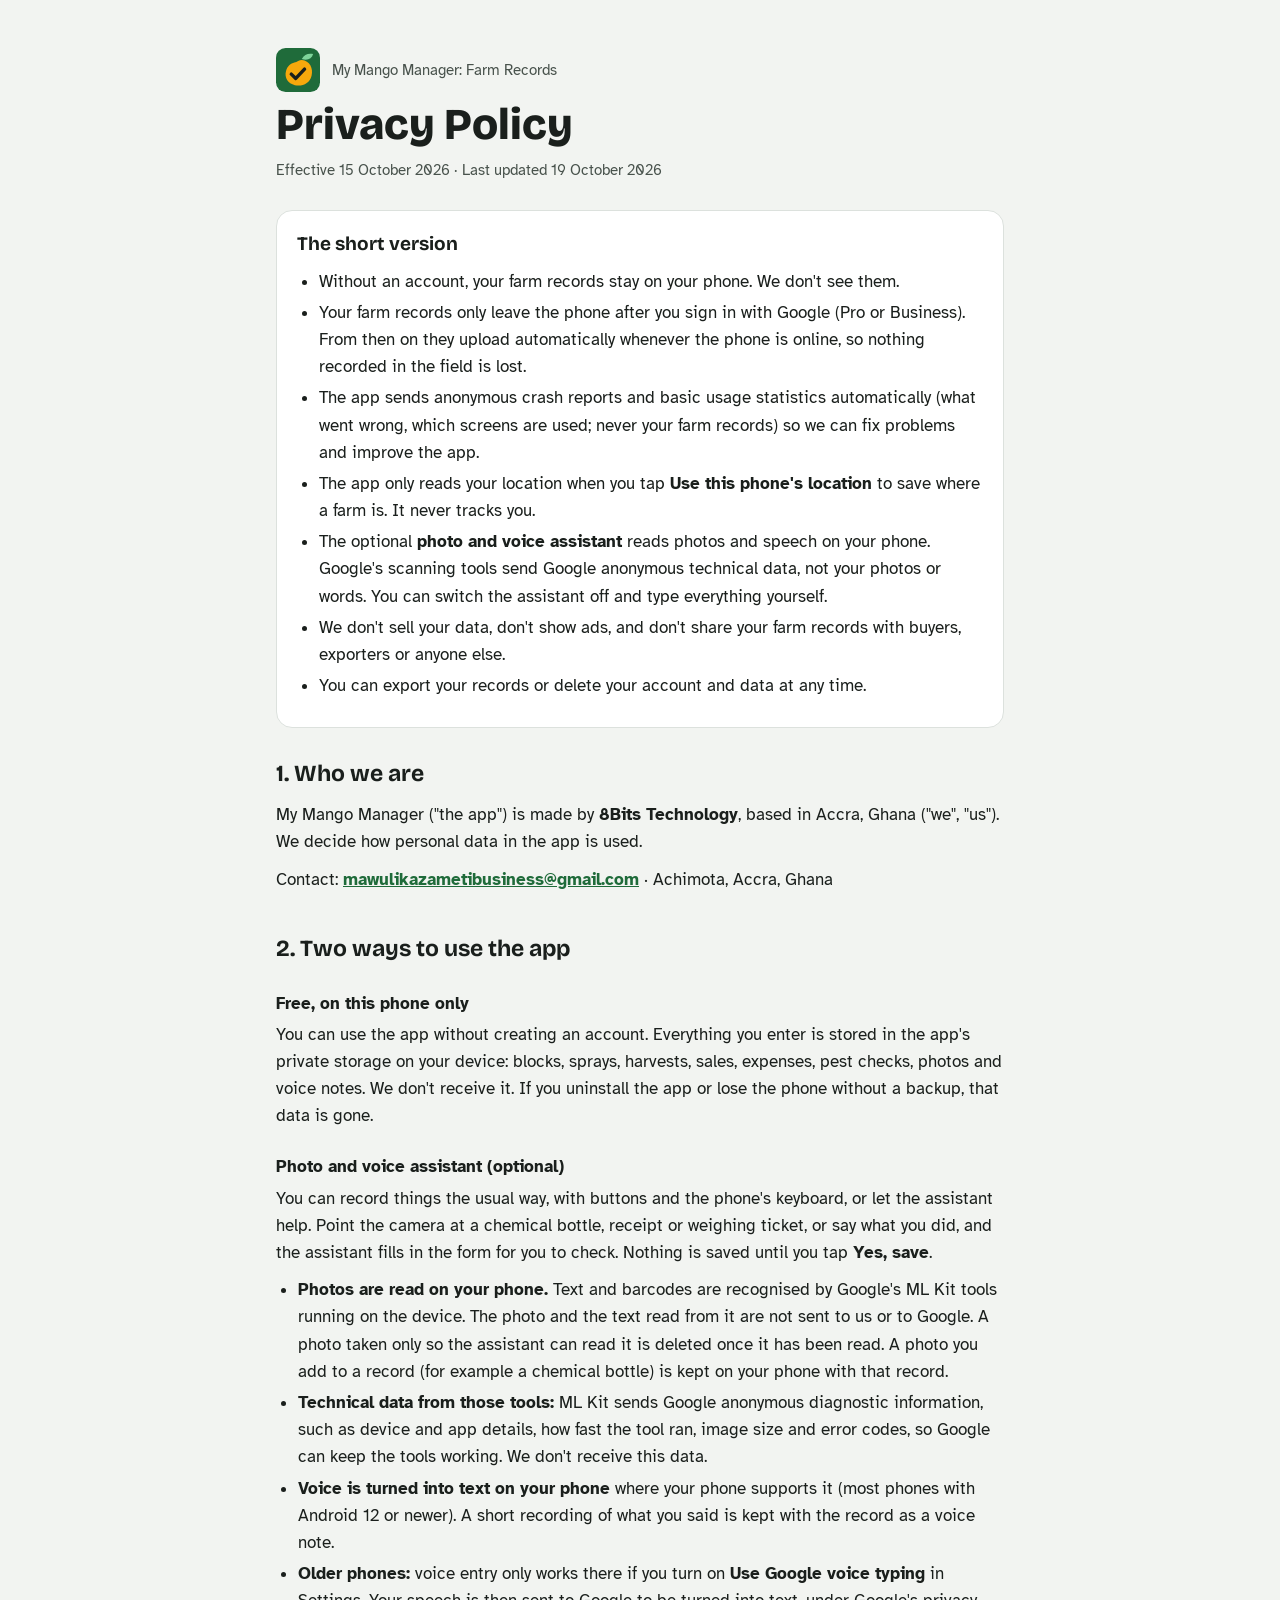
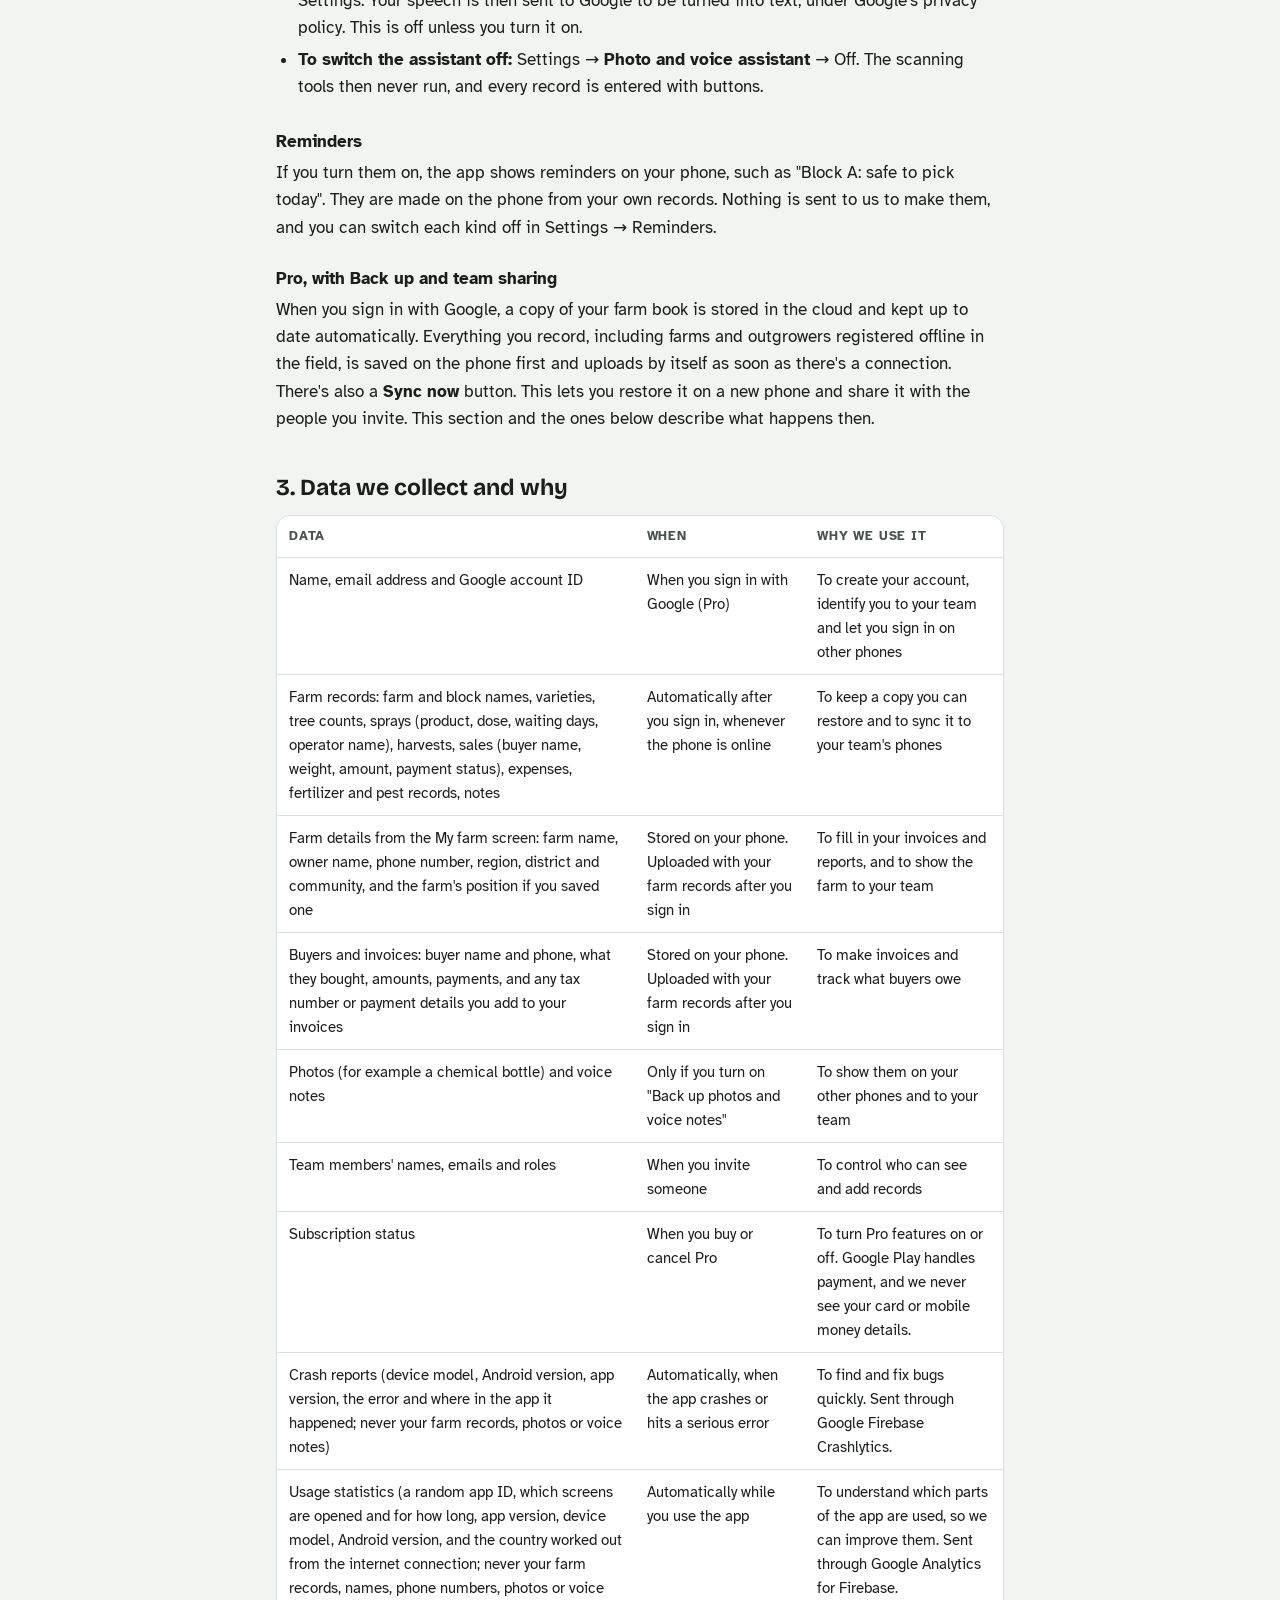
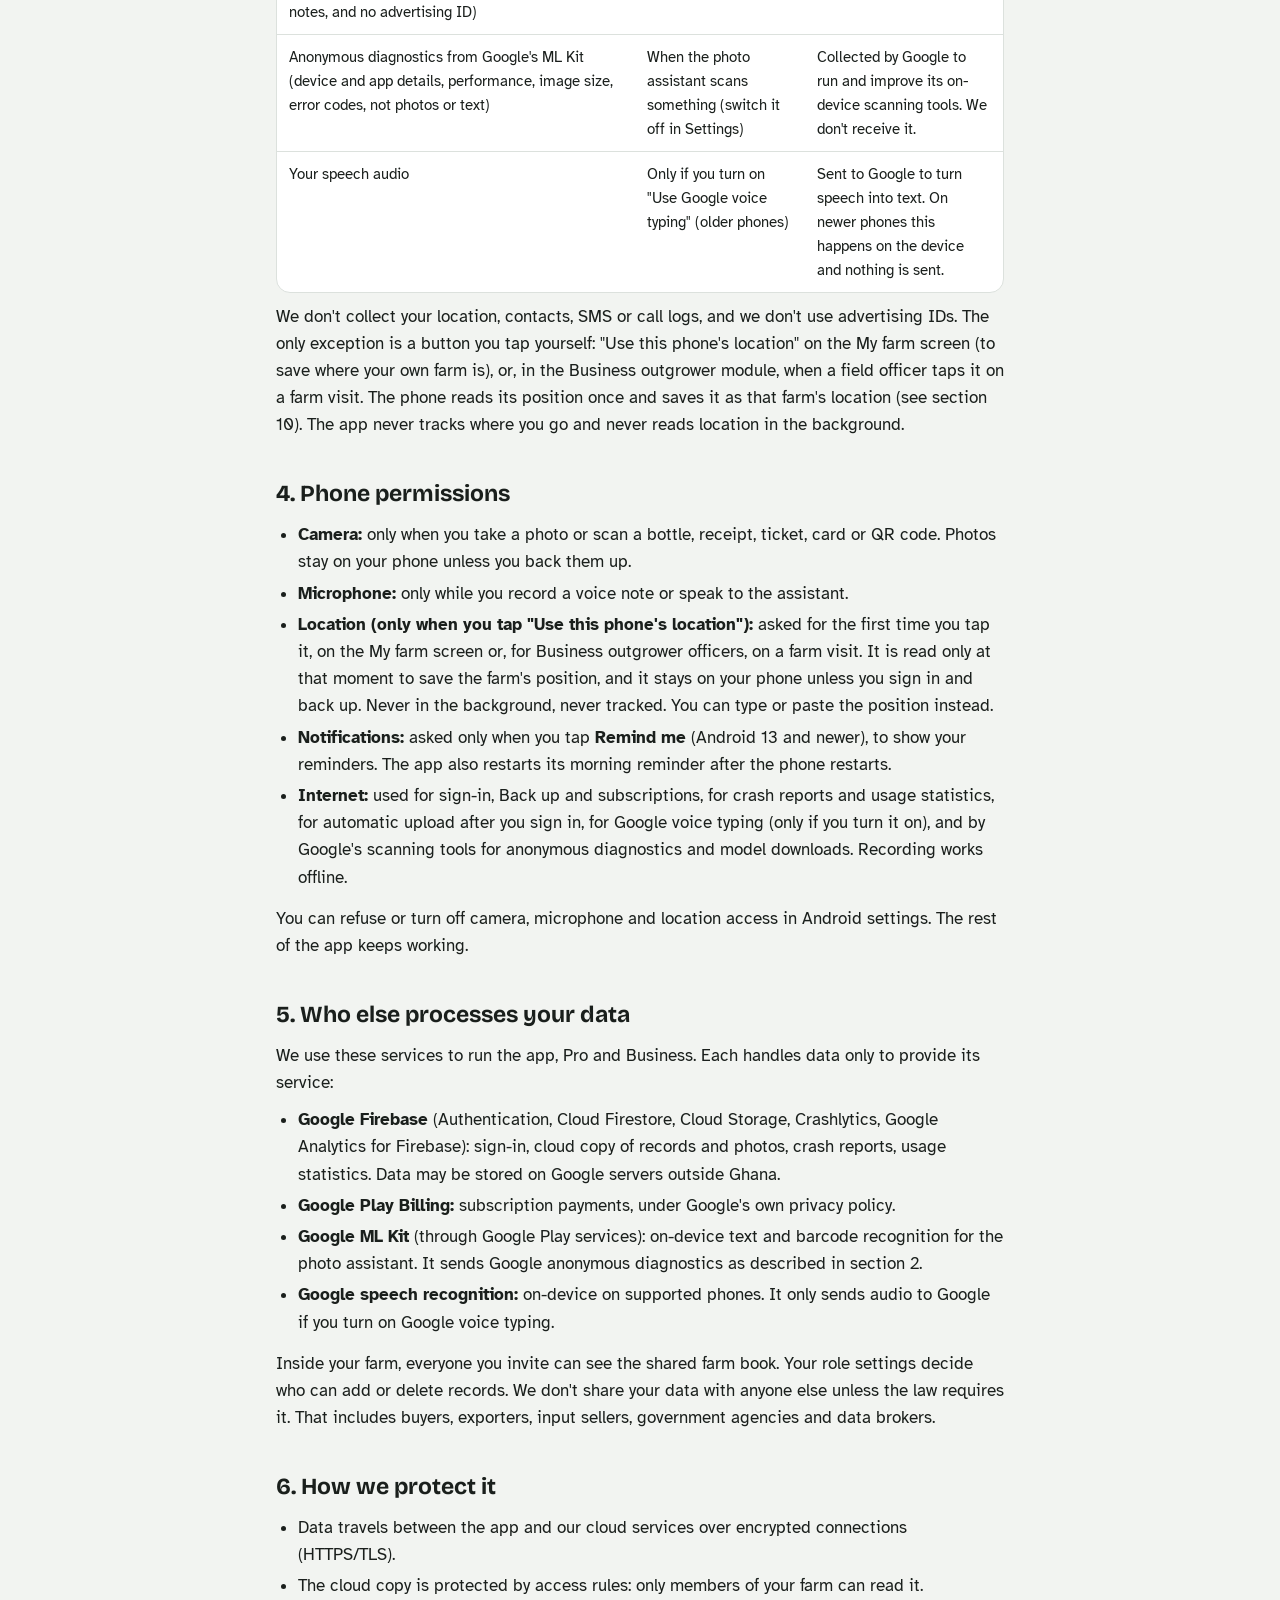
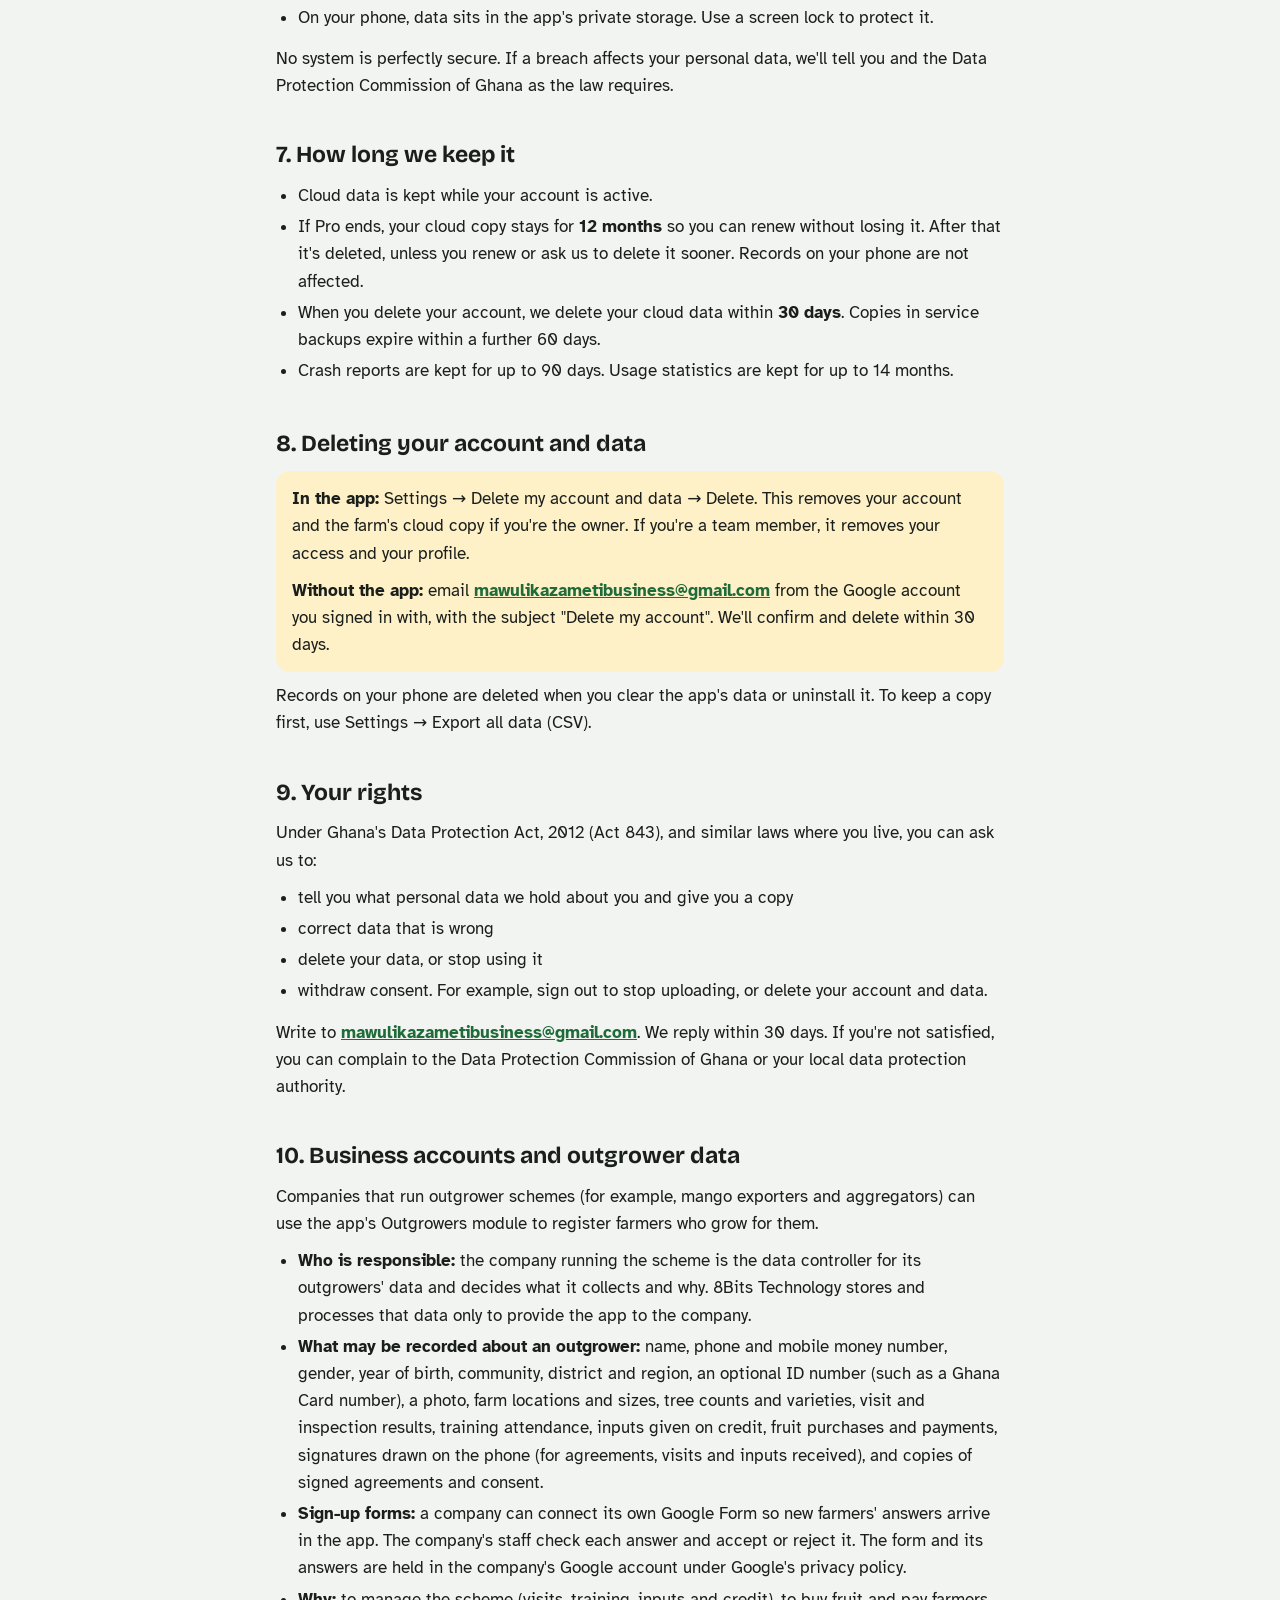
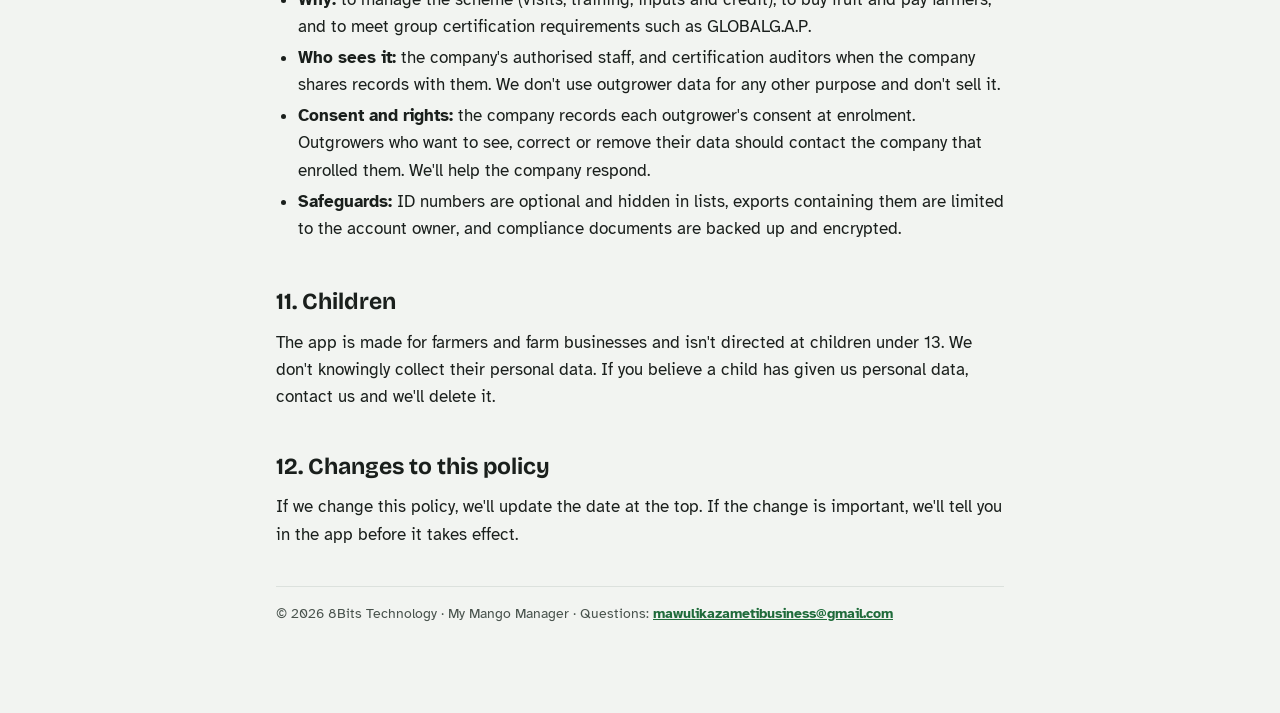
==== commit 21312a89: "Update mangoprivacy.html" ====
--- a/mangoprivacy.html
+++ b/mangoprivacy.html
@@ -4,7 +4,6 @@
 <meta charset="utf-8">
 <meta name="viewport" content="width=device-width,initial-scale=1,viewport-fit=cover">
 <title>My Mango Manager Privacy Policy</title>
-<meta name="claude:viewport-fit-sides" content="cover">
 <meta name="description" content="How My Mango Manager handles your farm records and personal data.">
 <link rel="stylesheet" href="https://fonts.googleapis.com/css2?family=Atkinson+Hyperlegible:wght@400;700&family=Bricolage+Grotesque:opsz,wght@12..96,700;12..96,800&display=swap">
 <style>
@@ -56,7 +55,7 @@
     <span class="meta">My Mango Manager: Farm Records</span>
   </div>
   <h1>Privacy Policy</h1>
-  <span class="meta">Effective 15 October 2026 · Last updated 15 October 2026</span>
+  <span class="meta">Effective 15 October 2026 · Last updated 19 October 2026</span>
 </header>
 
 <div class="summary">
@@ -64,7 +63,8 @@
   <ul>
     <li>Without an account, your farm records stay on your phone. We don't see them.</li>
     <li>Your farm records only leave the phone after you sign in with Google (Pro or Business). From then on they upload automatically whenever the phone is online, so nothing recorded in the field is lost.</li>
-    <li>The app sends anonymous crash reports automatically (what went wrong, never your farm records) so we can fix problems quickly.</li>
+    <li>The app sends anonymous crash reports and basic usage statistics automatically (what went wrong, which screens are used; never your farm records) so we can fix problems and improve the app.</li>
+    <li>The app only reads your location when you tap <b>Use this phone's location</b> to save where a farm is. It never tracks you.</li>
     <li>The optional <b>photo and voice assistant</b> reads photos and speech on your phone. Google's scanning tools send Google anonymous technical data, not your photos or words. You can switch the assistant off and type everything yourself.</li>
     <li>We don't sell your data, don't show ads, and don't share your farm records with buyers, exporters or anyone else.</li>
     <li>You can export your records or delete your account and data at any time.</li>
@@ -82,14 +82,16 @@
   <h3>Free, on this phone only</h3>
   <p>You can use the app without creating an account. Everything you enter is stored in the app's private storage on your device: blocks, sprays, harvests, sales, expenses, pest checks, photos and voice notes. We don't receive it. If you uninstall the app or lose the phone without a backup, that data is gone.</p>
   <h3>Photo and voice assistant (optional)</h3>
-  <p>You can record things the usual way, with buttons and the number pad, or let the assistant help. Point the camera at a chemical bottle, receipt or weighing ticket, or say what you did, and the assistant fills in the form for you to check. Nothing is saved until you tap <b>Yes, save</b>.</p>
-  <ul>
-    <li><b>Photos are read on your phone.</b> Text and barcodes are recognised by Google's ML Kit tools running on the device. The photo and the text read from it are not sent to us or to Google. The photo is kept on your phone with the record.</li>
+  <p>You can record things the usual way, with buttons and the phone's keyboard, or let the assistant help. Point the camera at a chemical bottle, receipt or weighing ticket, or say what you did, and the assistant fills in the form for you to check. Nothing is saved until you tap <b>Yes, save</b>.</p>
+  <ul>
+    <li><b>Photos are read on your phone.</b> Text and barcodes are recognised by Google's ML Kit tools running on the device. The photo and the text read from it are not sent to us or to Google. A photo taken only so the assistant can read it is deleted once it has been read. A photo you add to a record (for example a chemical bottle) is kept on your phone with that record.</li>
     <li><b>Technical data from those tools:</b> ML Kit sends Google anonymous diagnostic information, such as device and app details, how fast the tool ran, image size and error codes, so Google can keep the tools working. We don't receive this data.</li>
     <li><b>Voice is turned into text on your phone</b> where your phone supports it (most phones with Android 12 or newer). A short recording of what you said is kept with the record as a voice note.</li>
     <li><b>Older phones:</b> voice entry only works there if you turn on <b>Use Google voice typing</b> in Settings. Your speech is then sent to Google to be turned into text, under Google's privacy policy. This is off unless you turn it on.</li>
     <li><b>To switch the assistant off:</b> Settings → <b>Photo and voice assistant</b> → Off. The scanning tools then never run, and every record is entered with buttons.</li>
   </ul>
+  <h3>Reminders</h3>
+  <p>If you turn them on, the app shows reminders on your phone, such as "Block A: safe to pick today". They are made on the phone from your own records. Nothing is sent to us to make them, and you can switch each kind off in Settings → Reminders.</p>
   <h3>Pro, with Back up and team sharing</h3>
   <p>When you sign in with Google, a copy of your farm book is stored in the cloud and kept up to date automatically. Everything you record, including farms and outgrowers registered offline in the field, is saved on the phone first and uploads by itself as soon as there's a connection. There's also a <b>Sync now</b> button. This lets you restore it on a new phone and share it with the people you invite. This section and the ones below describe what happens then.</p>
 </section>
@@ -102,16 +104,19 @@
     <tbody>
       <tr><td>Name, email address and Google account ID</td><td>When you sign in with Google (Pro)</td><td>To create your account, identify you to your team and let you sign in on other phones</td></tr>
       <tr><td>Farm records: farm and block names, varieties, tree counts, sprays (product, dose, waiting days, operator name), harvests, sales (buyer name, weight, amount, payment status), expenses, fertilizer and pest records, notes</td><td>Automatically after you sign in, whenever the phone is online</td><td>To keep a copy you can restore and to sync it to your team's phones</td></tr>
-      <tr><td>Photos (for example a chemical bottle) and voice notes</td><td>Only if you turn on "Back up photos"</td><td>To show them on your other phones and to your team</td></tr>
+      <tr><td>Farm details from the My farm screen: farm name, owner name, phone number, region, district and community, and the farm's position if you saved one</td><td>Stored on your phone. Uploaded with your farm records after you sign in</td><td>To fill in your invoices and reports, and to show the farm to your team</td></tr>
+      <tr><td>Buyers and invoices: buyer name and phone, what they bought, amounts, payments, and any tax number or payment details you add to your invoices</td><td>Stored on your phone. Uploaded with your farm records after you sign in</td><td>To make invoices and track what buyers owe</td></tr>
+      <tr><td>Photos (for example a chemical bottle) and voice notes</td><td>Only if you turn on "Back up photos and voice notes"</td><td>To show them on your other phones and to your team</td></tr>
       <tr><td>Team members' names, emails and roles</td><td>When you invite someone</td><td>To control who can see and add records</td></tr>
       <tr><td>Subscription status</td><td>When you buy or cancel Pro</td><td>To turn Pro features on or off. Google Play handles payment, and we never see your card or mobile money details.</td></tr>
       <tr><td>Crash reports (device model, Android version, app version, the error and where in the app it happened; never your farm records, photos or voice notes)</td><td>Automatically, when the app crashes or hits a serious error</td><td>To find and fix bugs quickly. Sent through Google Firebase Crashlytics.</td></tr>
+      <tr><td>Usage statistics (a random app ID, which screens are opened and for how long, app version, device model, Android version, and the country worked out from the internet connection; never your farm records, names, phone numbers, photos or voice notes, and no advertising ID)</td><td>Automatically while you use the app</td><td>To understand which parts of the app are used, so we can improve them. Sent through Google Analytics for Firebase.</td></tr>
       <tr><td>Anonymous diagnostics from Google's ML Kit (device and app details, performance, image size, error codes, not photos or text)</td><td>When the photo assistant scans something (switch it off in Settings)</td><td>Collected by Google to run and improve its on-device scanning tools. We don't receive it.</td></tr>
       <tr><td>Your speech audio</td><td>Only if you turn on "Use Google voice typing" (older phones)</td><td>Sent to Google to turn speech into text. On newer phones this happens on the device and nothing is sent.</td></tr>
     </tbody>
   </table>
   </div>
-  <p style="margin-top:10px">We don't collect your location, contacts, SMS or call logs, and we don't use advertising IDs.</p>
+  <p style="margin-top:10px">We don't collect your location, contacts, SMS or call logs, and we don't use advertising IDs. The only exception is a button you tap yourself: "Use this phone's location" on the My farm screen (to save where your own farm is), or, in the Business outgrower module, when a field officer taps it on a farm visit. The phone reads its position once and saves it as that farm's location (see section 10). The app never tracks where you go and never reads location in the background.</p>
 </section>
 
 <section>
@@ -119,16 +124,18 @@
   <ul>
     <li><b>Camera:</b> only when you take a photo or scan a bottle, receipt, ticket, card or QR code. Photos stay on your phone unless you back them up.</li>
     <li><b>Microphone:</b> only while you record a voice note or speak to the assistant.</li>
-    <li><b>Internet:</b> used for sign-in, Back up and subscriptions, for crash reports, for automatic upload after you sign in, for Google voice typing (only if you turn it on), and by Google's scanning tools for anonymous diagnostics and model downloads. Recording works offline.</li>
-  </ul>
-  <p>You can refuse or turn off camera and microphone access in Android settings. The rest of the app keeps working.</p>
+    <li><b>Location (only when you tap "Use this phone's location"):</b> asked for the first time you tap it, on the My farm screen or, for Business outgrower officers, on a farm visit. It is read only at that moment to save the farm's position, and it stays on your phone unless you sign in and back up. Never in the background, never tracked. You can type or paste the position instead.</li>
+    <li><b>Notifications:</b> asked only when you tap <b>Remind me</b> (Android 13 and newer), to show your reminders. The app also restarts its morning reminder after the phone restarts.</li>
+    <li><b>Internet:</b> used for sign-in, Back up and subscriptions, for crash reports and usage statistics, for automatic upload after you sign in, for Google voice typing (only if you turn it on), and by Google's scanning tools for anonymous diagnostics and model downloads. Recording works offline.</li>
+  </ul>
+  <p>You can refuse or turn off camera, microphone and location access in Android settings. The rest of the app keeps working.</p>
 </section>
 
 <section>
   <h2>5. Who else processes your data</h2>
   <p>We use these services to run the app, Pro and Business. Each handles data only to provide its service:</p>
   <ul>
-    <li><b>Google Firebase</b> (Authentication, Cloud Firestore, Cloud Storage, Crashlytics): sign-in, cloud copy of records and photos, crash reports. Data may be stored on Google servers outside Ghana.</li>
+    <li><b>Google Firebase</b> (Authentication, Cloud Firestore, Cloud Storage, Crashlytics, Google Analytics for Firebase): sign-in, cloud copy of records and photos, crash reports, usage statistics. Data may be stored on Google servers outside Ghana.</li>
     <li><b>Google Play Billing:</b> subscription payments, under Google's own privacy policy.</li>
     <li><b>Google ML Kit</b> (through Google Play services): on-device text and barcode recognition for the photo assistant. It sends Google anonymous diagnostics as described in section 2.</li>
     <li><b>Google speech recognition:</b> on-device on supported phones. It only sends audio to Google if you turn on Google voice typing.</li>
@@ -152,7 +159,7 @@
     <li>Cloud data is kept while your account is active.</li>
     <li>If Pro ends, your cloud copy stays for <b>12 months</b> so you can renew without losing it. After that it's deleted, unless you renew or ask us to delete it sooner. Records on your phone are not affected.</li>
     <li>When you delete your account, we delete your cloud data within <b>30 days</b>. Copies in service backups expire within a further 60 days.</li>
-    <li>Crash reports are kept for up to 90 days.</li>
+    <li>Crash reports are kept for up to 90 days. Usage statistics are kept for up to 14 months.</li>
   </ul>
 </section>
 
@@ -182,7 +189,8 @@
   <p>Companies that run outgrower schemes (for example, mango exporters and aggregators) can use the app's Outgrowers module to register farmers who grow for them.</p>
   <ul>
     <li><b>Who is responsible:</b> the company running the scheme is the data controller for its outgrowers' data and decides what it collects and why. 8Bits Technology stores and processes that data only to provide the app to the company.</li>
-    <li><b>What may be recorded about an outgrower:</b> name, phone and mobile money number, gender, year of birth, community, district and region, an optional ID number (such as a Ghana Card number), a photo, farm locations and sizes, tree counts and varieties, visit and inspection results, training attendance, inputs given on credit, fruit purchases and payments, and copies of signed agreements and consent.</li>
+    <li><b>What may be recorded about an outgrower:</b> name, phone and mobile money number, gender, year of birth, community, district and region, an optional ID number (such as a Ghana Card number), a photo, farm locations and sizes, tree counts and varieties, visit and inspection results, training attendance, inputs given on credit, fruit purchases and payments, signatures drawn on the phone (for agreements, visits and inputs received), and copies of signed agreements and consent.</li>
+    <li><b>Sign-up forms:</b> a company can connect its own Google Form so new farmers' answers arrive in the app. The company's staff check each answer and accept or reject it. The form and its answers are held in the company's Google account under Google's privacy policy.</li>
     <li><b>Why:</b> to manage the scheme (visits, training, inputs and credit), to buy fruit and pay farmers, and to meet group certification requirements such as GLOBALG.A.P.</li>
     <li><b>Who sees it:</b> the company's authorised staff, and certification auditors when the company shares records with them. We don't use outgrower data for any other purpose and don't sell it.</li>
     <li><b>Consent and rights:</b> the company records each outgrower's consent at enrolment. Outgrowers who want to see, correct or remove their data should contact the company that enrolled them. We'll help the company respond.</li>
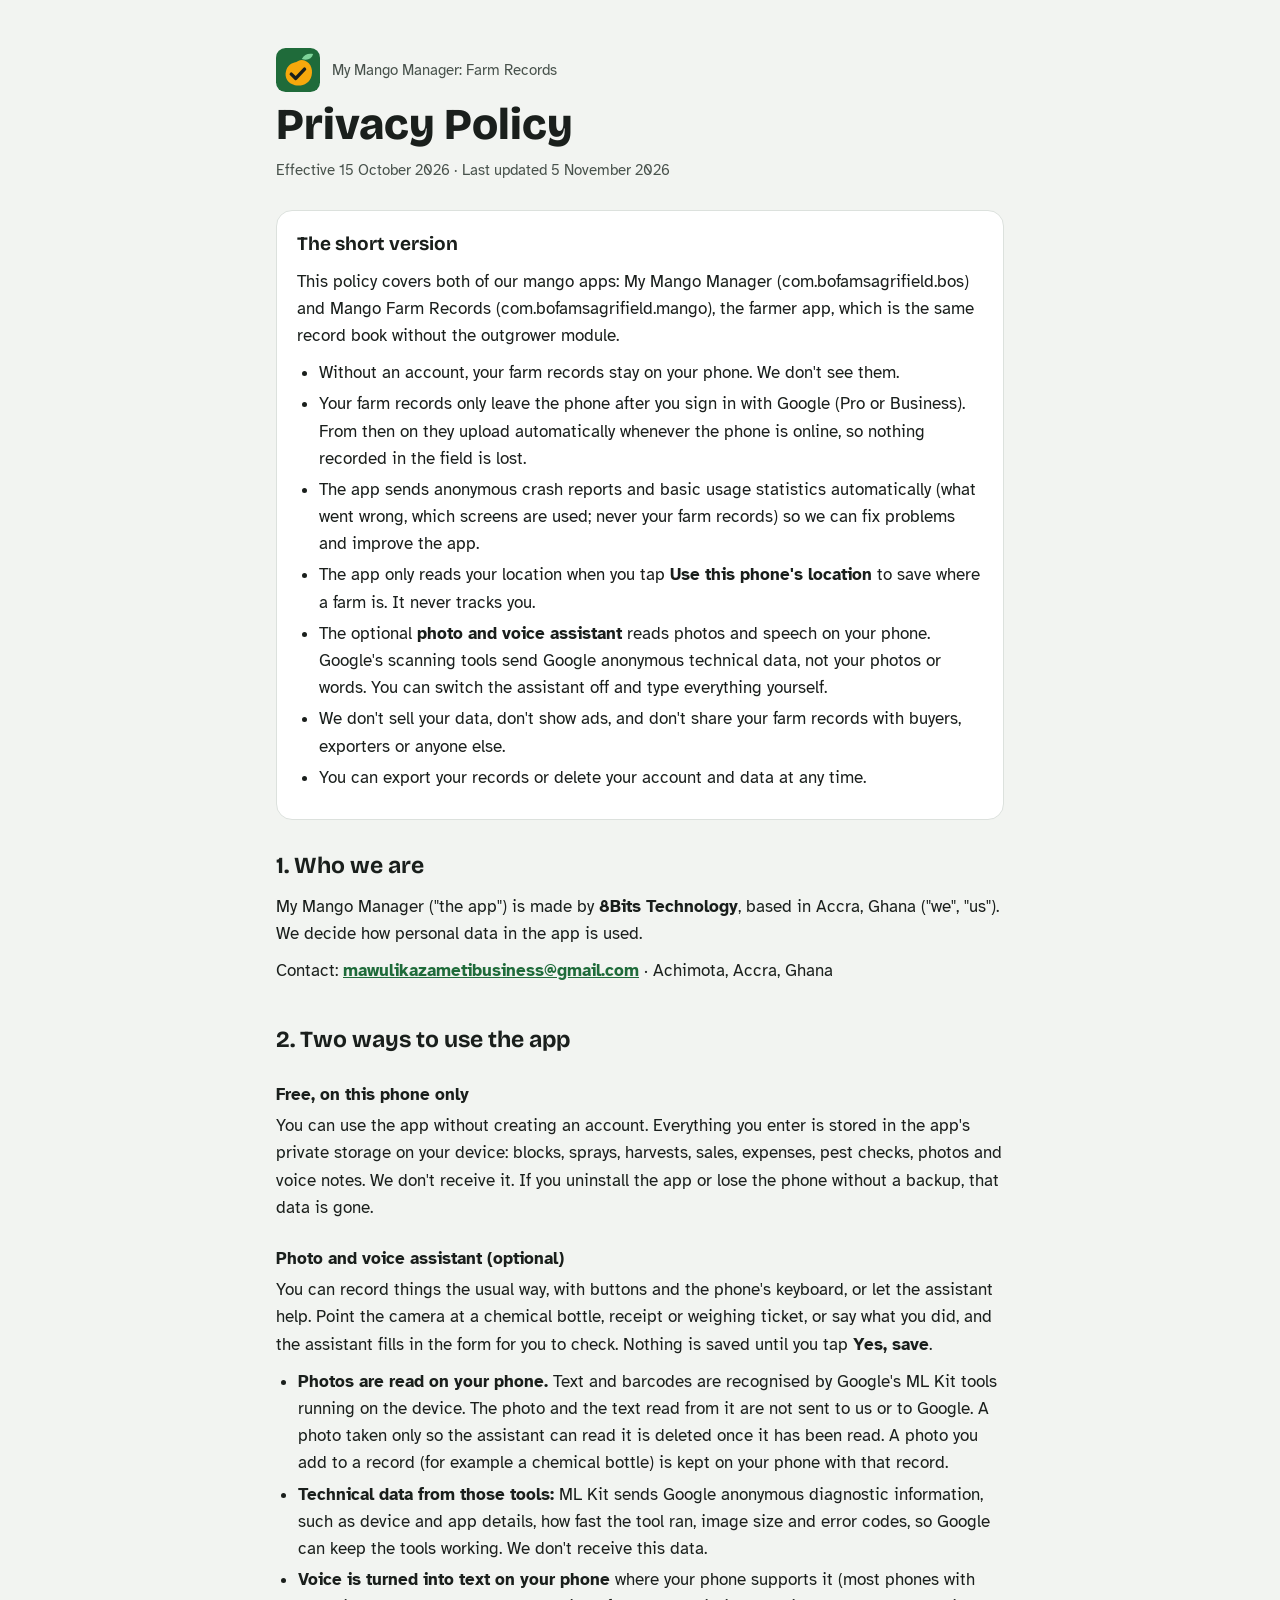
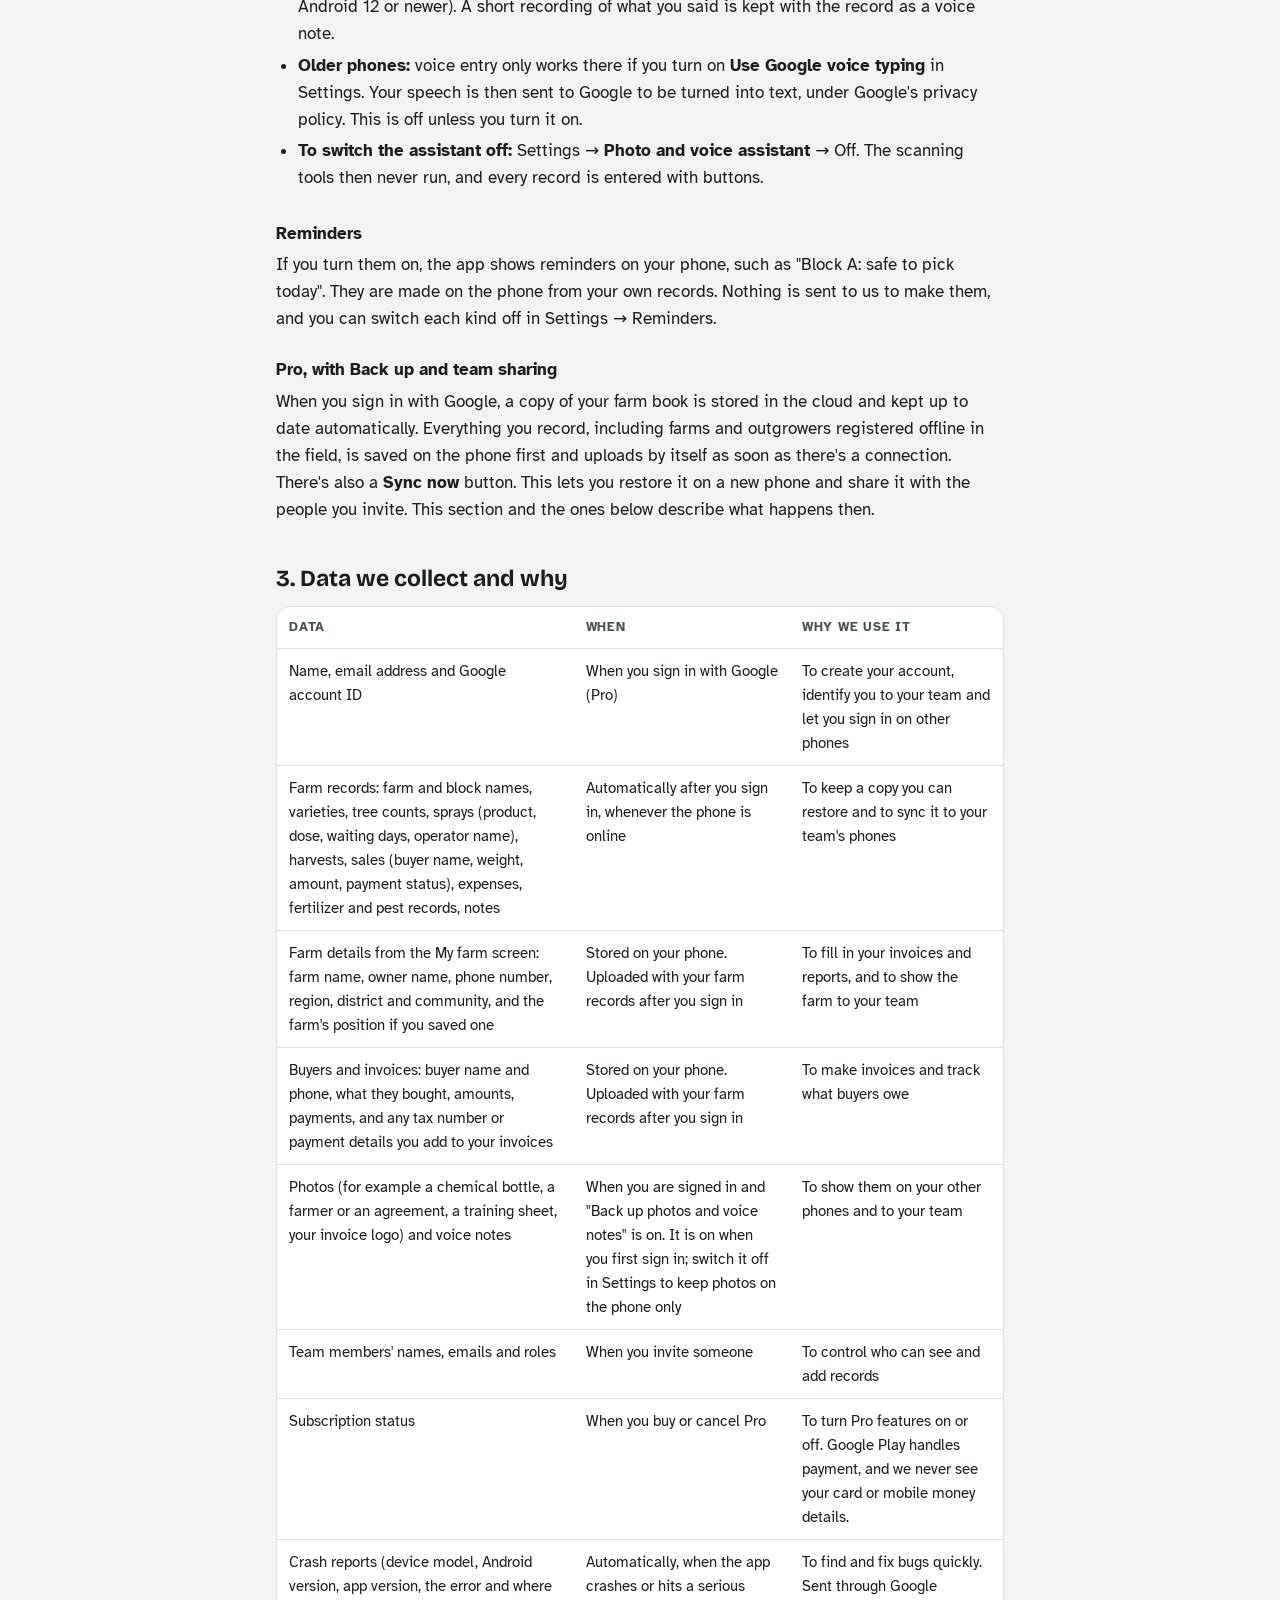
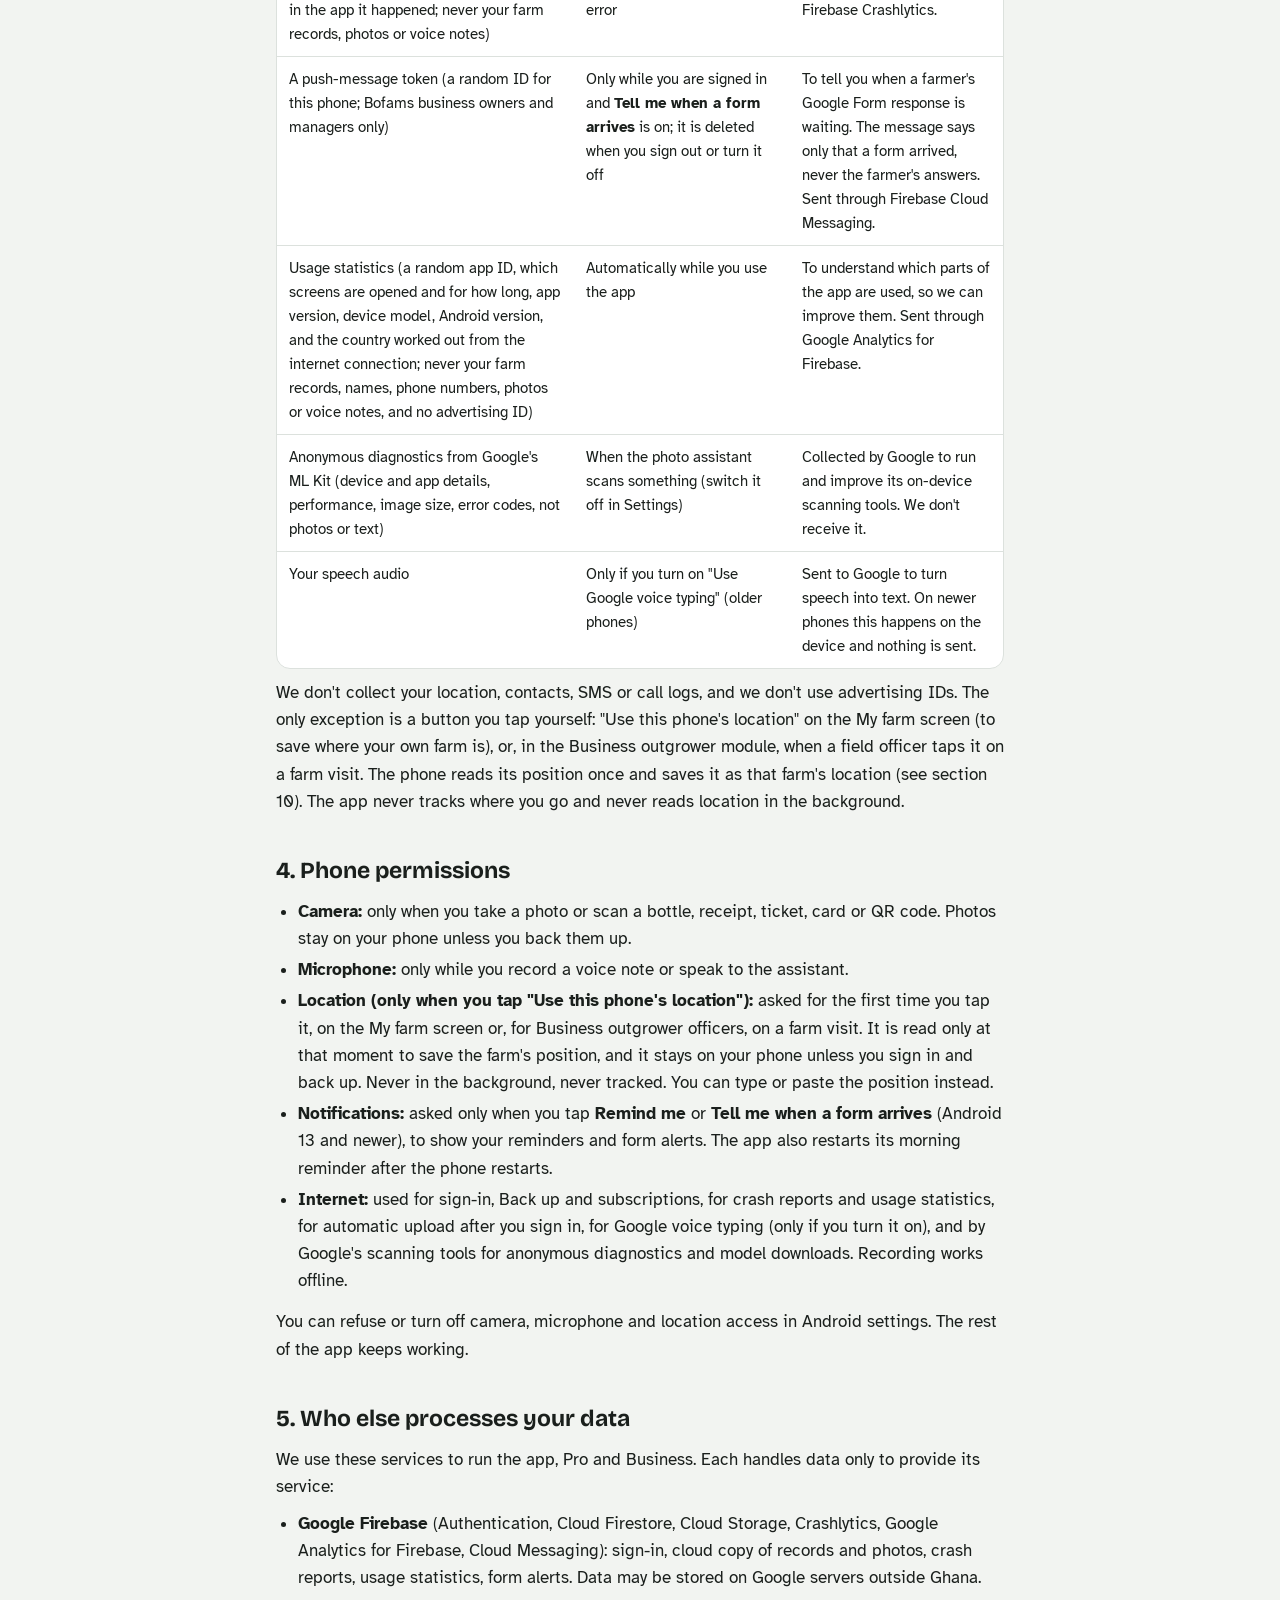
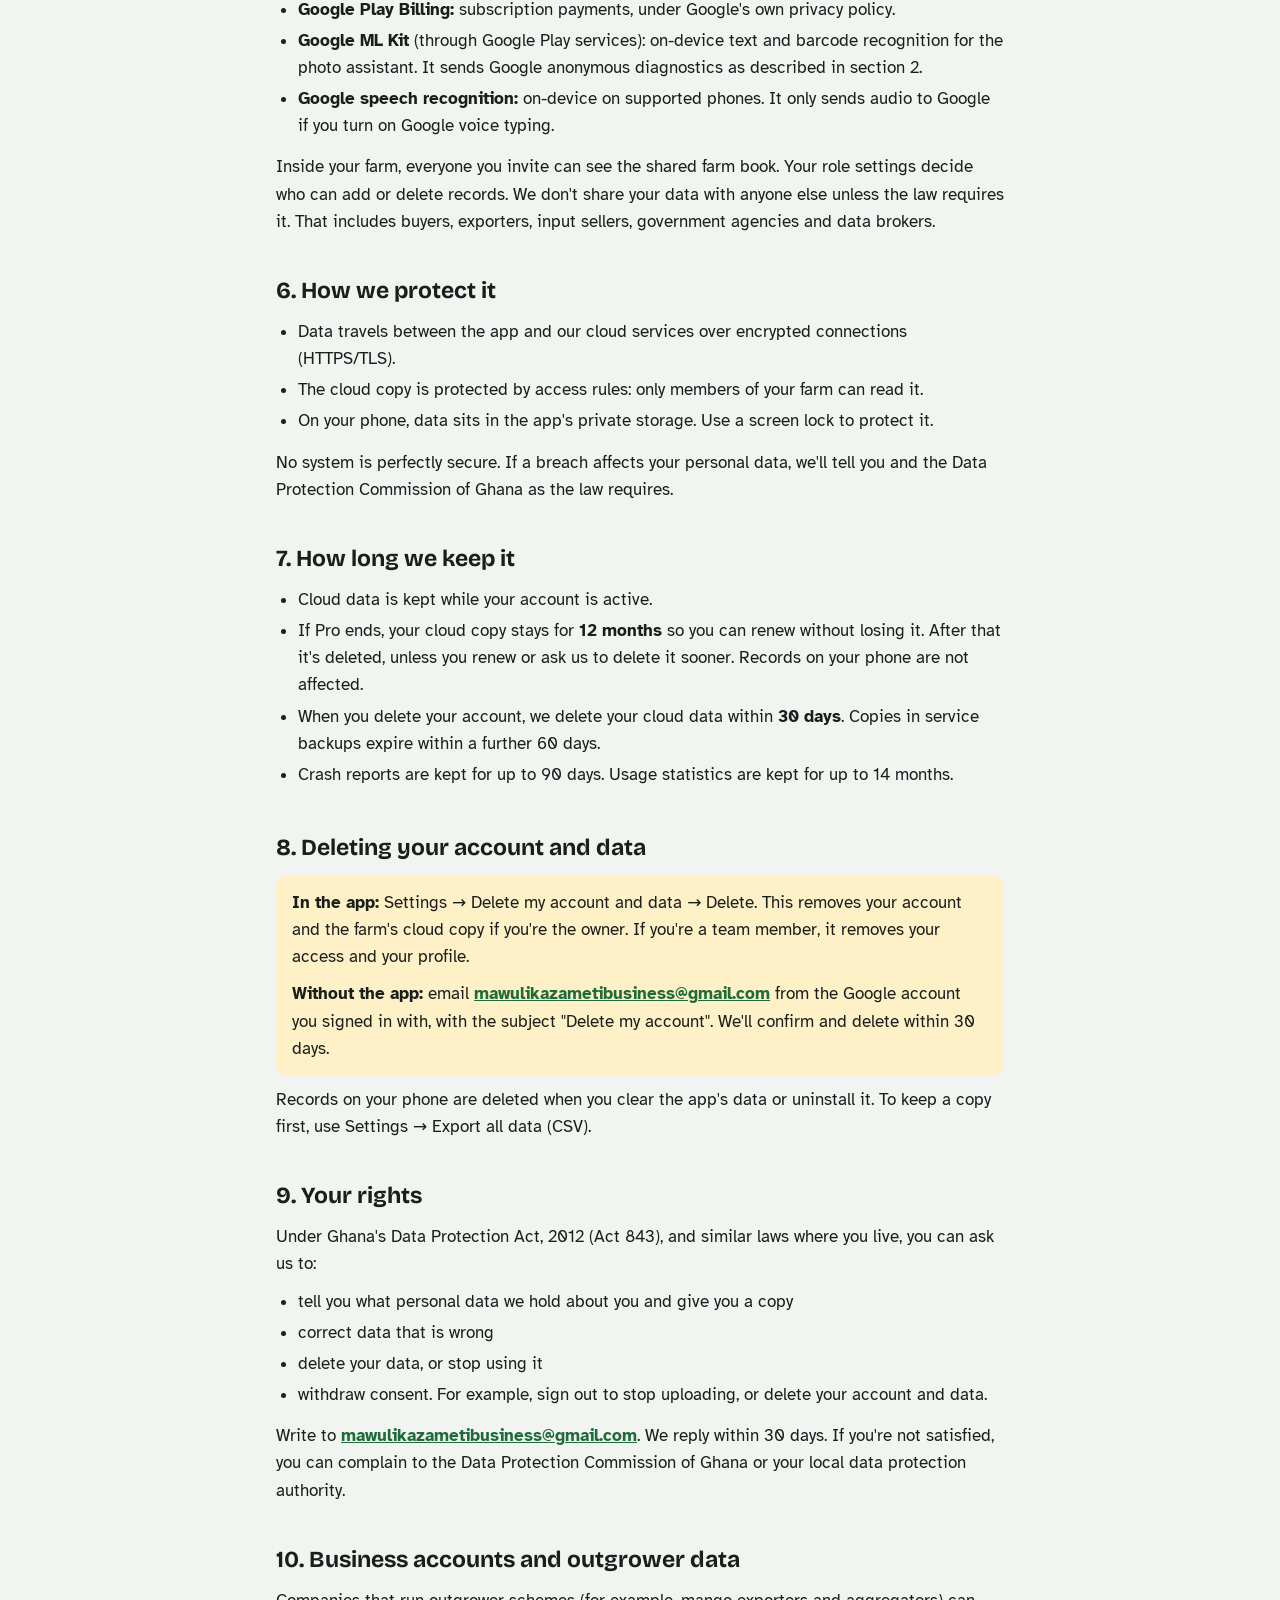
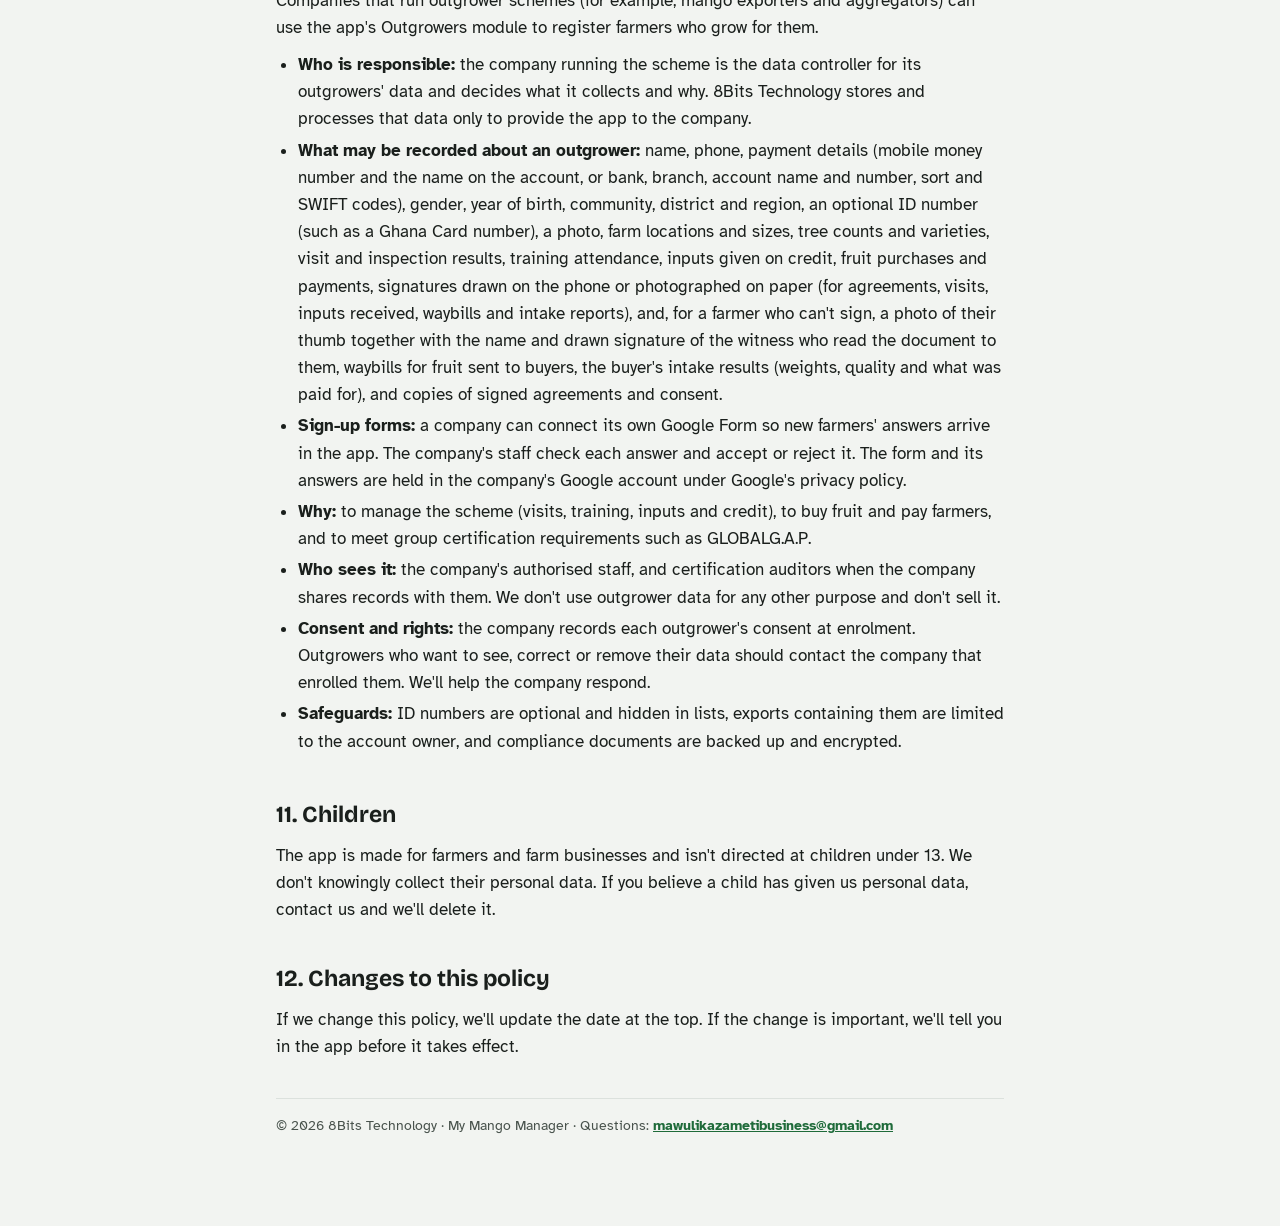
==== commit 68182a89: "Update mangoprivacy.html" ====
--- a/mangoprivacy.html
+++ b/mangoprivacy.html
@@ -55,11 +55,12 @@
     <span class="meta">My Mango Manager: Farm Records</span>
   </div>
   <h1>Privacy Policy</h1>
-  <span class="meta">Effective 15 October 2026 · Last updated 19 October 2026</span>
+  <span class="meta">Effective 15 October 2026 · Last updated 5 November 2026</span>
 </header>
 
 <div class="summary">
   <h2>The short version</h2>
+  <p>This policy covers both of our mango apps: My Mango Manager (com.bofamsagrifield.bos) and Mango Farm Records (com.bofamsagrifield.mango), the farmer app, which is the same record book without the outgrower module.</p>
   <ul>
     <li>Without an account, your farm records stay on your phone. We don't see them.</li>
     <li>Your farm records only leave the phone after you sign in with Google (Pro or Business). From then on they upload automatically whenever the phone is online, so nothing recorded in the field is lost.</li>
@@ -106,10 +107,11 @@
       <tr><td>Farm records: farm and block names, varieties, tree counts, sprays (product, dose, waiting days, operator name), harvests, sales (buyer name, weight, amount, payment status), expenses, fertilizer and pest records, notes</td><td>Automatically after you sign in, whenever the phone is online</td><td>To keep a copy you can restore and to sync it to your team's phones</td></tr>
       <tr><td>Farm details from the My farm screen: farm name, owner name, phone number, region, district and community, and the farm's position if you saved one</td><td>Stored on your phone. Uploaded with your farm records after you sign in</td><td>To fill in your invoices and reports, and to show the farm to your team</td></tr>
       <tr><td>Buyers and invoices: buyer name and phone, what they bought, amounts, payments, and any tax number or payment details you add to your invoices</td><td>Stored on your phone. Uploaded with your farm records after you sign in</td><td>To make invoices and track what buyers owe</td></tr>
-      <tr><td>Photos (for example a chemical bottle) and voice notes</td><td>Only if you turn on "Back up photos and voice notes"</td><td>To show them on your other phones and to your team</td></tr>
+      <tr><td>Photos (for example a chemical bottle, a farmer or an agreement, a training sheet, your invoice logo) and voice notes</td><td>When you are signed in and "Back up photos and voice notes" is on. It is on when you first sign in; switch it off in Settings to keep photos on the phone only</td><td>To show them on your other phones and to your team</td></tr>
       <tr><td>Team members' names, emails and roles</td><td>When you invite someone</td><td>To control who can see and add records</td></tr>
       <tr><td>Subscription status</td><td>When you buy or cancel Pro</td><td>To turn Pro features on or off. Google Play handles payment, and we never see your card or mobile money details.</td></tr>
       <tr><td>Crash reports (device model, Android version, app version, the error and where in the app it happened; never your farm records, photos or voice notes)</td><td>Automatically, when the app crashes or hits a serious error</td><td>To find and fix bugs quickly. Sent through Google Firebase Crashlytics.</td></tr>
+      <tr><td>A push-message token (a random ID for this phone; Bofams business owners and managers only)</td><td>Only while you are signed in and <b>Tell me when a form arrives</b> is on; it is deleted when you sign out or turn it off</td><td>To tell you when a farmer's Google Form response is waiting. The message says only that a form arrived, never the farmer's answers. Sent through Firebase Cloud Messaging.</td></tr>
       <tr><td>Usage statistics (a random app ID, which screens are opened and for how long, app version, device model, Android version, and the country worked out from the internet connection; never your farm records, names, phone numbers, photos or voice notes, and no advertising ID)</td><td>Automatically while you use the app</td><td>To understand which parts of the app are used, so we can improve them. Sent through Google Analytics for Firebase.</td></tr>
       <tr><td>Anonymous diagnostics from Google's ML Kit (device and app details, performance, image size, error codes, not photos or text)</td><td>When the photo assistant scans something (switch it off in Settings)</td><td>Collected by Google to run and improve its on-device scanning tools. We don't receive it.</td></tr>
       <tr><td>Your speech audio</td><td>Only if you turn on "Use Google voice typing" (older phones)</td><td>Sent to Google to turn speech into text. On newer phones this happens on the device and nothing is sent.</td></tr>
@@ -125,7 +127,7 @@
     <li><b>Camera:</b> only when you take a photo or scan a bottle, receipt, ticket, card or QR code. Photos stay on your phone unless you back them up.</li>
     <li><b>Microphone:</b> only while you record a voice note or speak to the assistant.</li>
     <li><b>Location (only when you tap "Use this phone's location"):</b> asked for the first time you tap it, on the My farm screen or, for Business outgrower officers, on a farm visit. It is read only at that moment to save the farm's position, and it stays on your phone unless you sign in and back up. Never in the background, never tracked. You can type or paste the position instead.</li>
-    <li><b>Notifications:</b> asked only when you tap <b>Remind me</b> (Android 13 and newer), to show your reminders. The app also restarts its morning reminder after the phone restarts.</li>
+    <li><b>Notifications:</b> asked only when you tap <b>Remind me</b> or <b>Tell me when a form arrives</b> (Android 13 and newer), to show your reminders and form alerts. The app also restarts its morning reminder after the phone restarts.</li>
     <li><b>Internet:</b> used for sign-in, Back up and subscriptions, for crash reports and usage statistics, for automatic upload after you sign in, for Google voice typing (only if you turn it on), and by Google's scanning tools for anonymous diagnostics and model downloads. Recording works offline.</li>
   </ul>
   <p>You can refuse or turn off camera, microphone and location access in Android settings. The rest of the app keeps working.</p>
@@ -135,7 +137,7 @@
   <h2>5. Who else processes your data</h2>
   <p>We use these services to run the app, Pro and Business. Each handles data only to provide its service:</p>
   <ul>
-    <li><b>Google Firebase</b> (Authentication, Cloud Firestore, Cloud Storage, Crashlytics, Google Analytics for Firebase): sign-in, cloud copy of records and photos, crash reports, usage statistics. Data may be stored on Google servers outside Ghana.</li>
+    <li><b>Google Firebase</b> (Authentication, Cloud Firestore, Cloud Storage, Crashlytics, Google Analytics for Firebase, Cloud Messaging): sign-in, cloud copy of records and photos, crash reports, usage statistics, form alerts. Data may be stored on Google servers outside Ghana.</li>
     <li><b>Google Play Billing:</b> subscription payments, under Google's own privacy policy.</li>
     <li><b>Google ML Kit</b> (through Google Play services): on-device text and barcode recognition for the photo assistant. It sends Google anonymous diagnostics as described in section 2.</li>
     <li><b>Google speech recognition:</b> on-device on supported phones. It only sends audio to Google if you turn on Google voice typing.</li>
@@ -189,7 +191,7 @@
   <p>Companies that run outgrower schemes (for example, mango exporters and aggregators) can use the app's Outgrowers module to register farmers who grow for them.</p>
   <ul>
     <li><b>Who is responsible:</b> the company running the scheme is the data controller for its outgrowers' data and decides what it collects and why. 8Bits Technology stores and processes that data only to provide the app to the company.</li>
-    <li><b>What may be recorded about an outgrower:</b> name, phone and mobile money number, gender, year of birth, community, district and region, an optional ID number (such as a Ghana Card number), a photo, farm locations and sizes, tree counts and varieties, visit and inspection results, training attendance, inputs given on credit, fruit purchases and payments, signatures drawn on the phone (for agreements, visits and inputs received), and copies of signed agreements and consent.</li>
+    <li><b>What may be recorded about an outgrower:</b> name, phone, payment details (mobile money number and the name on the account, or bank, branch, account name and number, sort and SWIFT codes), gender, year of birth, community, district and region, an optional ID number (such as a Ghana Card number), a photo, farm locations and sizes, tree counts and varieties, visit and inspection results, training attendance, inputs given on credit, fruit purchases and payments, signatures drawn on the phone or photographed on paper (for agreements, visits, inputs received, waybills and intake reports), and, for a farmer who can't sign, a photo of their thumb together with the name and drawn signature of the witness who read the document to them, waybills for fruit sent to buyers, the buyer's intake results (weights, quality and what was paid for), and copies of signed agreements and consent.</li>
     <li><b>Sign-up forms:</b> a company can connect its own Google Form so new farmers' answers arrive in the app. The company's staff check each answer and accept or reject it. The form and its answers are held in the company's Google account under Google's privacy policy.</li>
     <li><b>Why:</b> to manage the scheme (visits, training, inputs and credit), to buy fruit and pay farmers, and to meet group certification requirements such as GLOBALG.A.P.</li>
     <li><b>Who sees it:</b> the company's authorised staff, and certification auditors when the company shares records with them. We don't use outgrower data for any other purpose and don't sell it.</li>
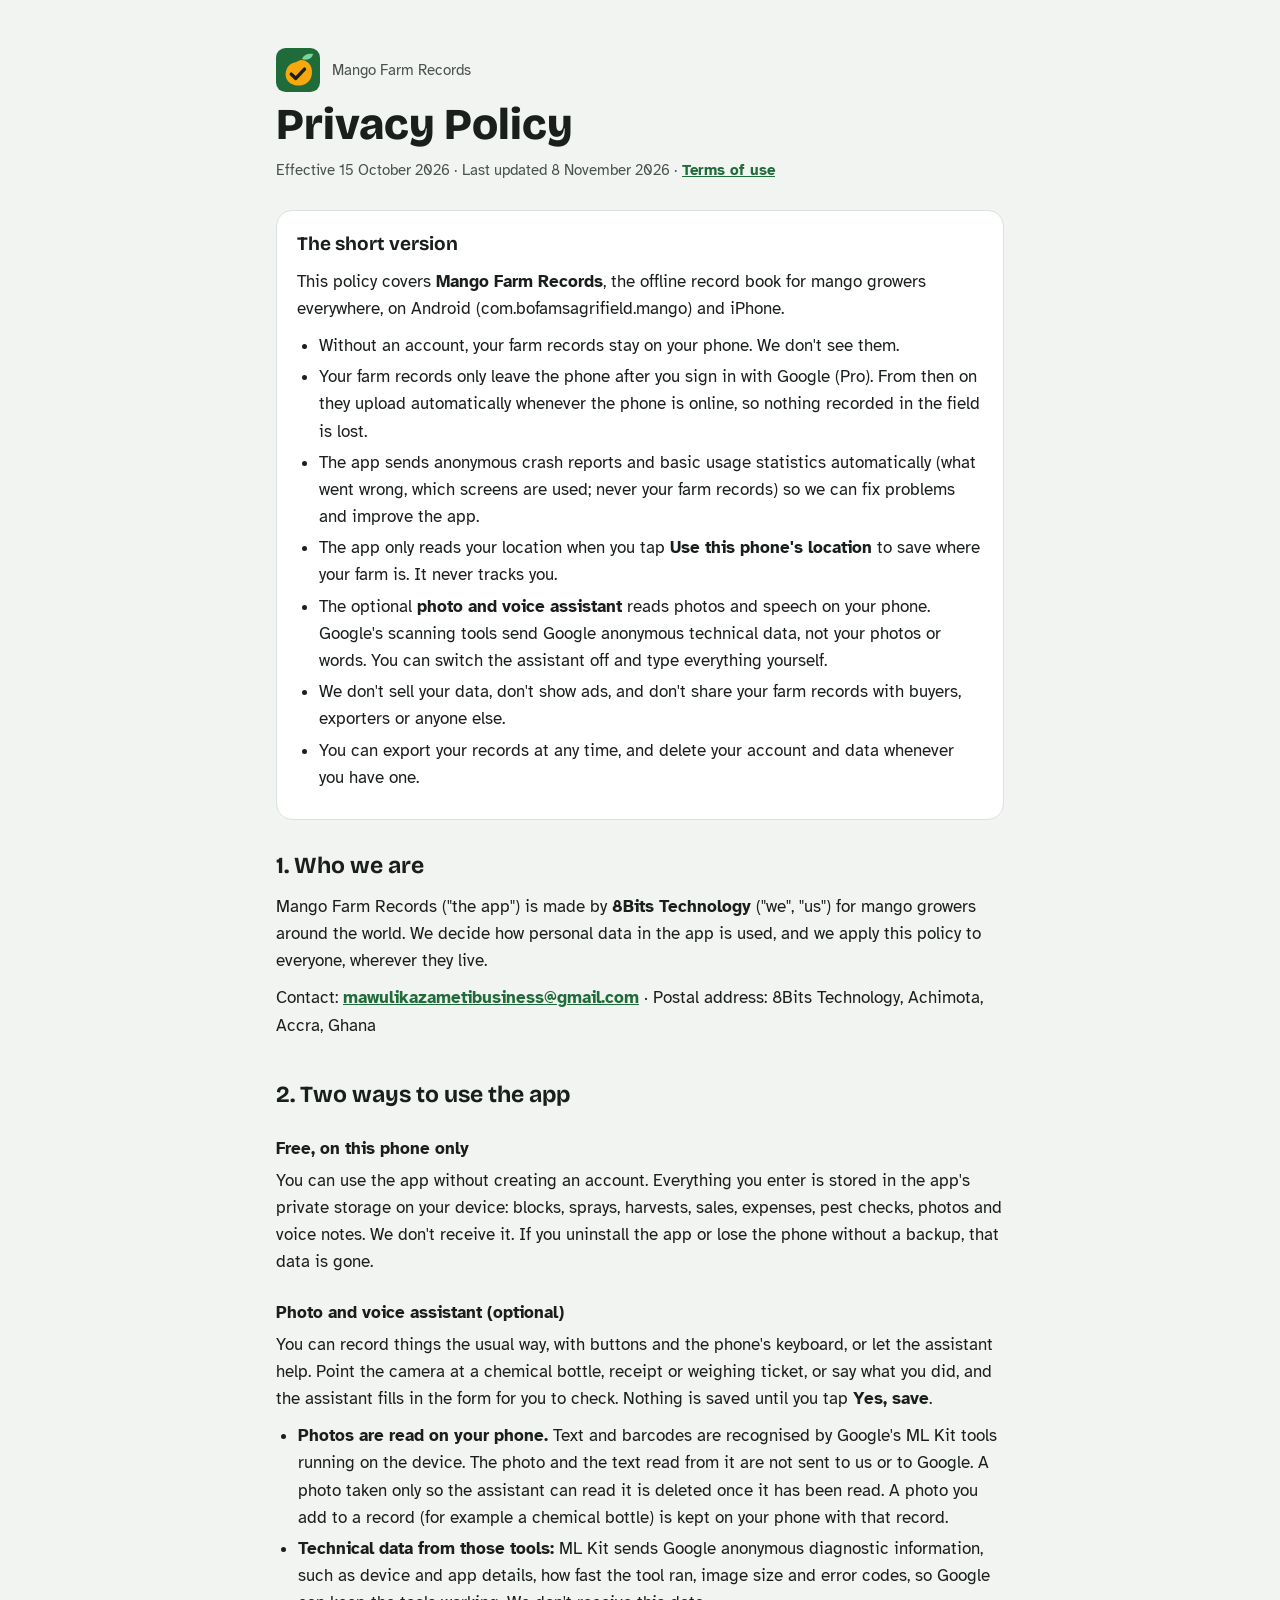
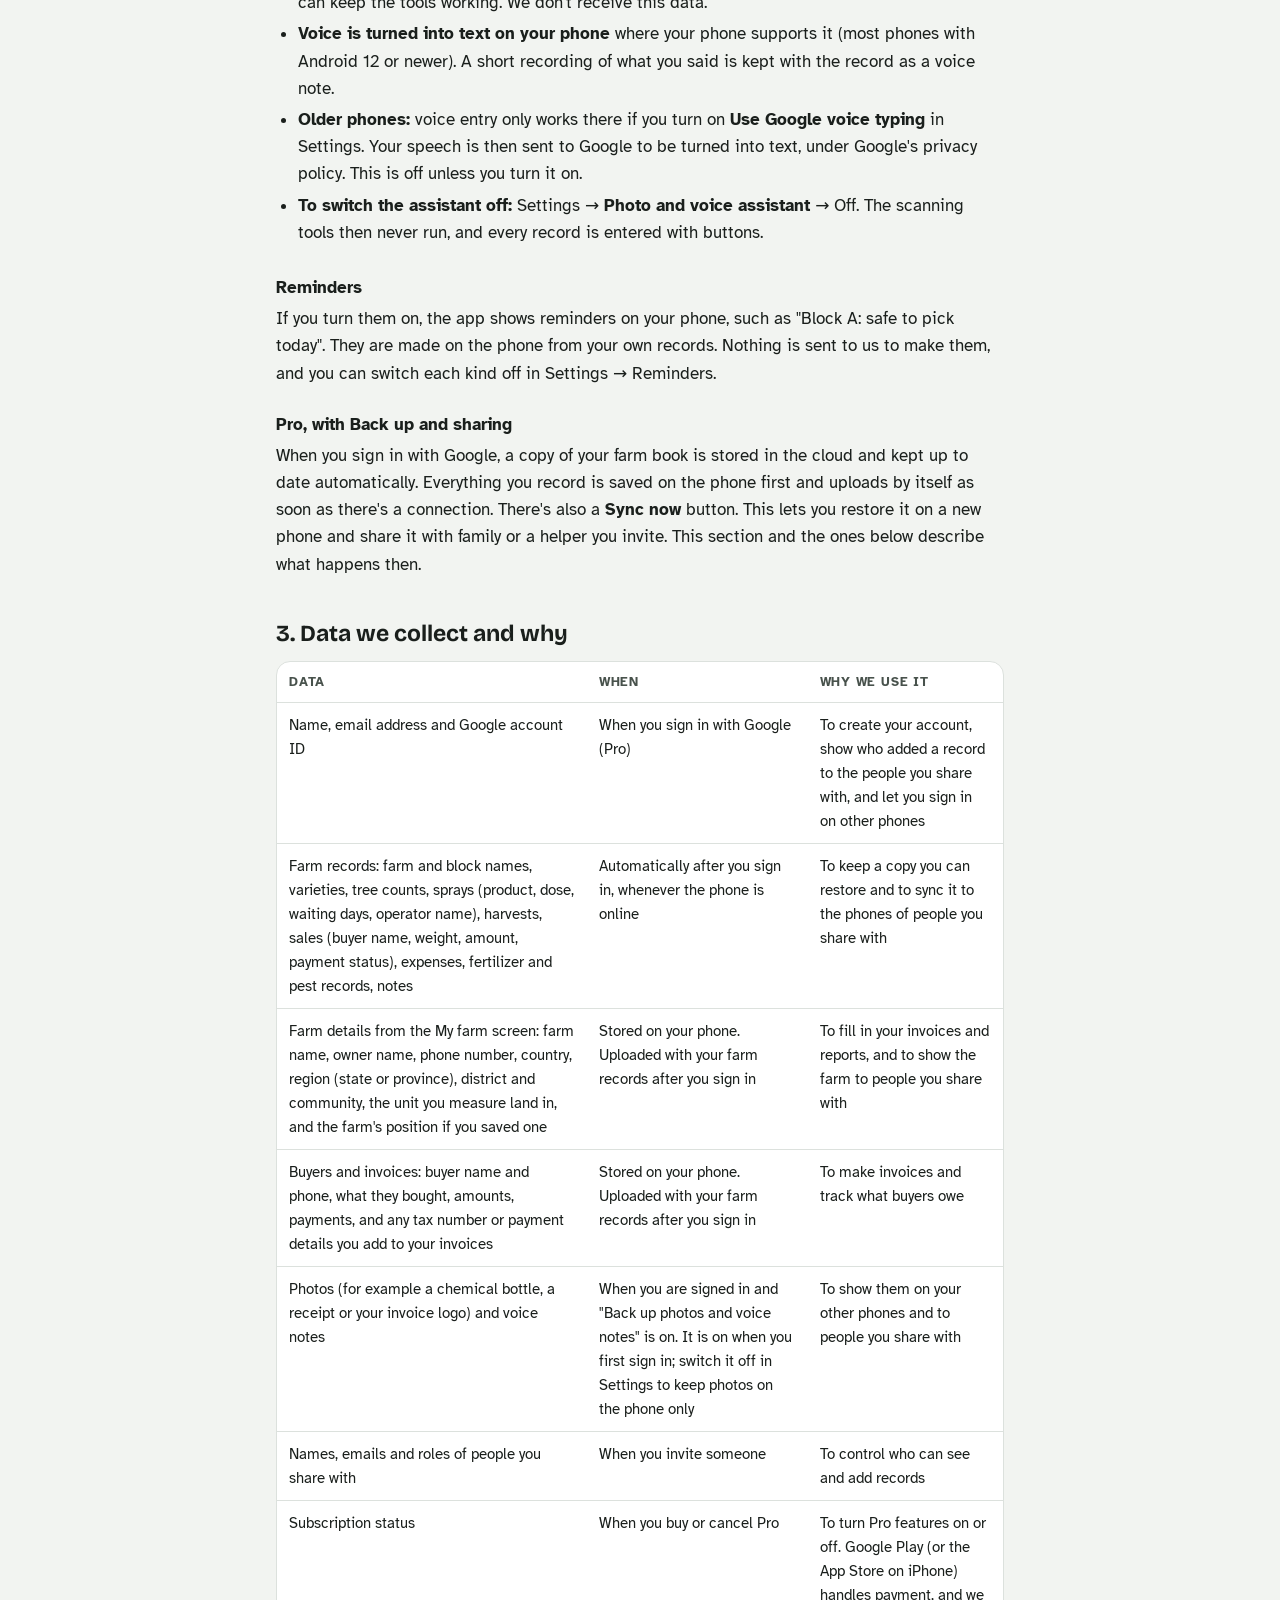
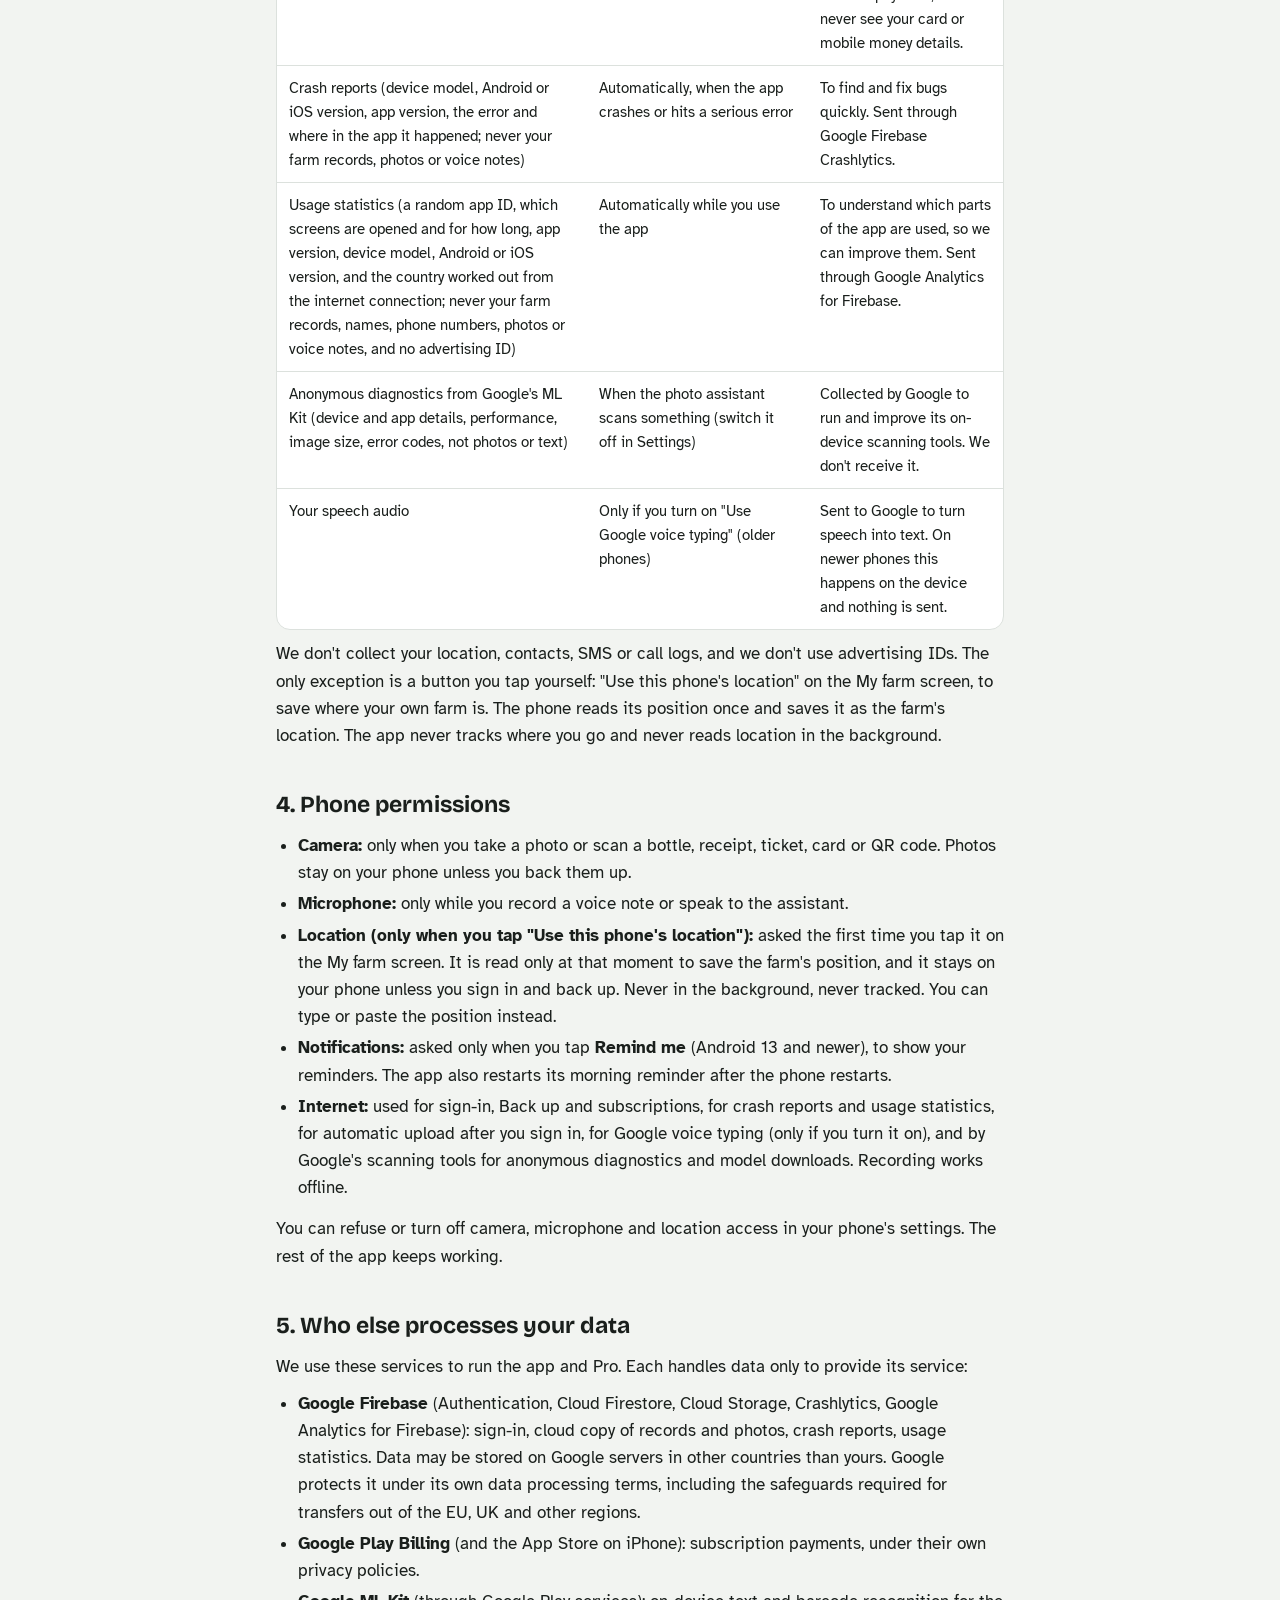
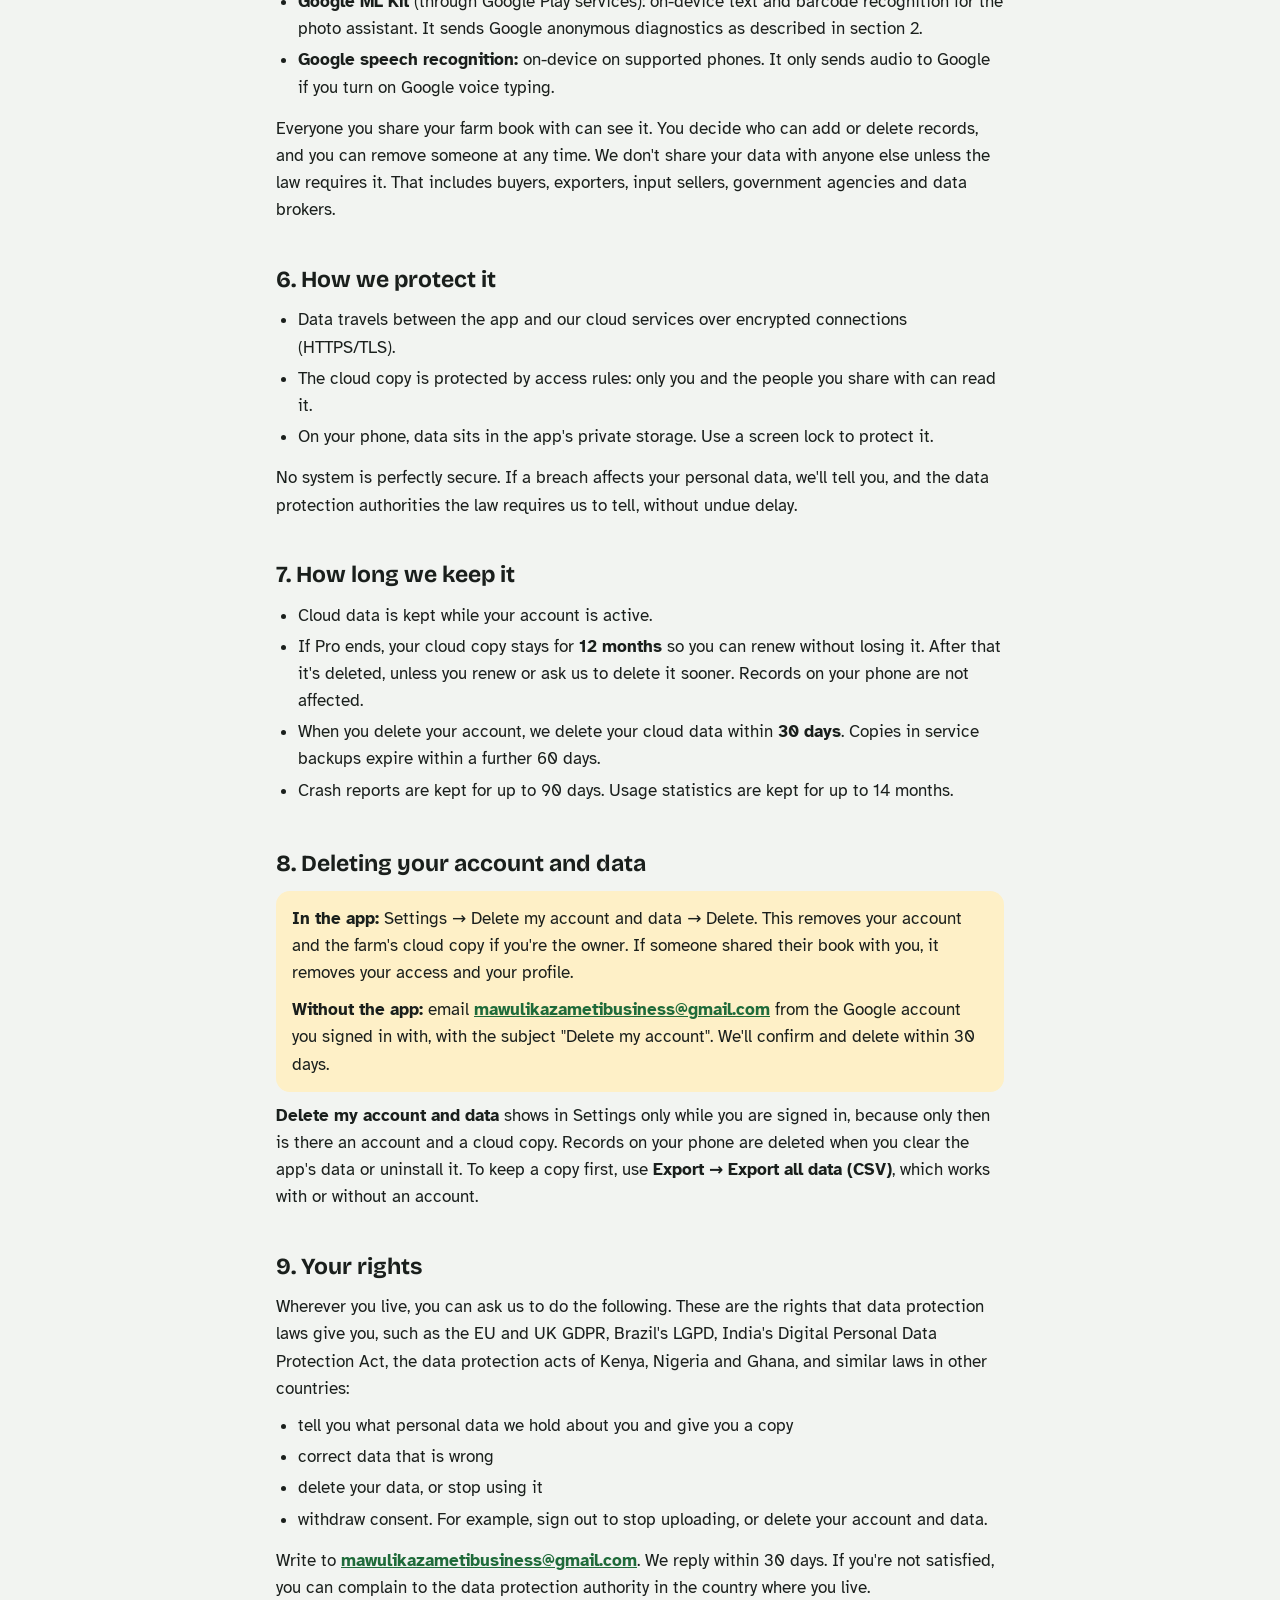
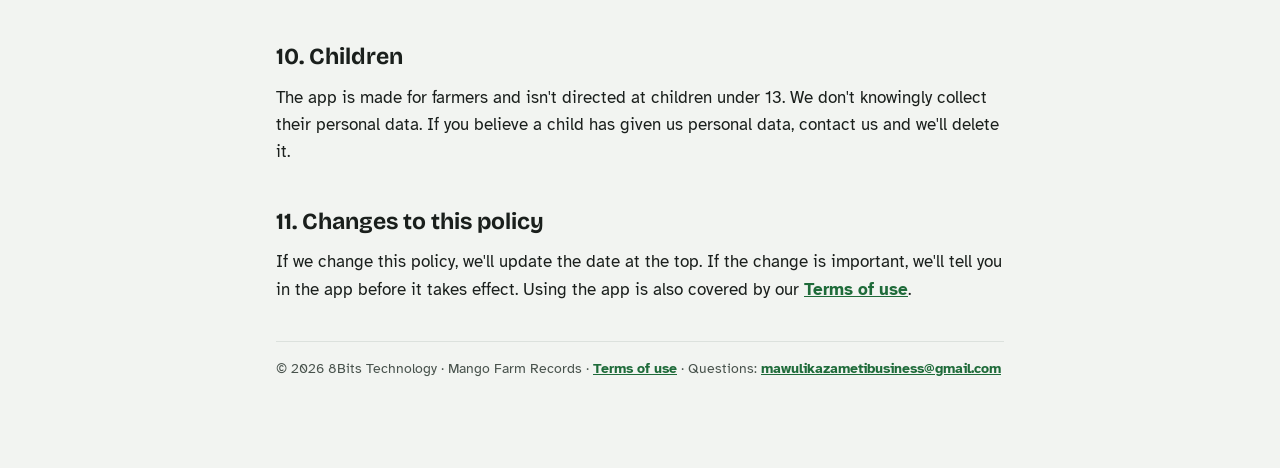
==== commit e6e53c14: "Update mangoprivacy.html" ====
--- a/mangoprivacy.html
+++ b/mangoprivacy.html
@@ -3,8 +3,8 @@
 <head>
 <meta charset="utf-8">
 <meta name="viewport" content="width=device-width,initial-scale=1,viewport-fit=cover">
-<title>My Mango Manager Privacy Policy</title>
-<meta name="description" content="How My Mango Manager handles your farm records and personal data.">
+<title>Mango Farm Records Privacy Policy</title>
+<meta name="description" content="How Mango Farm Records handles your farm records and personal data, for mango growers everywhere.">
 <link rel="stylesheet" href="https://fonts.googleapis.com/css2?family=Atkinson+Hyperlegible:wght@400;700&family=Bricolage+Grotesque:opsz,wght@12..96,700;12..96,800&display=swap">
 <style>
 /* Layout: single readable column, summary table up top, numbered policy sections below */
@@ -52,30 +52,30 @@
 <header>
   <div class="brand">
     <svg width="44" height="44" viewBox="0 0 512 512" aria-hidden="true"><rect width="512" height="512" rx="112" fill="#1F6B3A"/><path d="M300 128c26-52 78-72 132-58-16 56-66 80-132 58z" fill="#7FD49A"/><path d="M300 140C392 148 436 236 414 322C394 410 304 452 220 432C138 412 96 342 116 270C130 214 172 180 214 170C246 162 270 140 300 140Z" fill="#F7A80C"/><path d="M178 304l52 50 102-108" stroke="#1A1F1C" stroke-width="40" stroke-linecap="round" stroke-linejoin="round" fill="none"/></svg>
-    <span class="meta">My Mango Manager: Farm Records</span>
+    <span class="meta">Mango Farm Records</span>
   </div>
   <h1>Privacy Policy</h1>
-  <span class="meta">Effective 15 October 2026 · Last updated 5 November 2026</span>
+  <span class="meta">Effective 15 October 2026 · Last updated 8 November 2026 · <a href="/mangoterms.html">Terms of use</a></span>
 </header>
 
 <div class="summary">
   <h2>The short version</h2>
-  <p>This policy covers both of our mango apps: My Mango Manager (com.bofamsagrifield.bos) and Mango Farm Records (com.bofamsagrifield.mango), the farmer app, which is the same record book without the outgrower module.</p>
+  <p>This policy covers <b>Mango Farm Records</b>, the offline record book for mango growers everywhere, on Android (com.bofamsagrifield.mango) and iPhone.</p>
   <ul>
     <li>Without an account, your farm records stay on your phone. We don't see them.</li>
-    <li>Your farm records only leave the phone after you sign in with Google (Pro or Business). From then on they upload automatically whenever the phone is online, so nothing recorded in the field is lost.</li>
+    <li>Your farm records only leave the phone after you sign in with Google (Pro). From then on they upload automatically whenever the phone is online, so nothing recorded in the field is lost.</li>
     <li>The app sends anonymous crash reports and basic usage statistics automatically (what went wrong, which screens are used; never your farm records) so we can fix problems and improve the app.</li>
-    <li>The app only reads your location when you tap <b>Use this phone's location</b> to save where a farm is. It never tracks you.</li>
+    <li>The app only reads your location when you tap <b>Use this phone's location</b> to save where your farm is. It never tracks you.</li>
     <li>The optional <b>photo and voice assistant</b> reads photos and speech on your phone. Google's scanning tools send Google anonymous technical data, not your photos or words. You can switch the assistant off and type everything yourself.</li>
     <li>We don't sell your data, don't show ads, and don't share your farm records with buyers, exporters or anyone else.</li>
-    <li>You can export your records or delete your account and data at any time.</li>
+    <li>You can export your records at any time, and delete your account and data whenever you have one.</li>
   </ul>
 </div>
 
 <section>
   <h2>1. Who we are</h2>
-  <p>My Mango Manager ("the app") is made by <b>8Bits Technology</b>, based in Accra, Ghana ("we", "us"). We decide how personal data in the app is used.</p>
-  <p>Contact: <a href="mailto:mawulikazametibusiness@gmail.com">mawulikazametibusiness@gmail.com</a> · Achimota, Accra, Ghana</p>
+  <p>Mango Farm Records ("the app") is made by <b>8Bits Technology</b> ("we", "us") for mango growers around the world. We decide how personal data in the app is used, and we apply this policy to everyone, wherever they live.</p>
+  <p>Contact: <a href="mailto:mawulikazametibusiness@gmail.com">mawulikazametibusiness@gmail.com</a> · Postal address: 8Bits Technology, Achimota, Accra, Ghana</p>
 </section>
 
 <section>
@@ -93,8 +93,8 @@
   </ul>
   <h3>Reminders</h3>
   <p>If you turn them on, the app shows reminders on your phone, such as "Block A: safe to pick today". They are made on the phone from your own records. Nothing is sent to us to make them, and you can switch each kind off in Settings → Reminders.</p>
-  <h3>Pro, with Back up and team sharing</h3>
-  <p>When you sign in with Google, a copy of your farm book is stored in the cloud and kept up to date automatically. Everything you record, including farms and outgrowers registered offline in the field, is saved on the phone first and uploads by itself as soon as there's a connection. There's also a <b>Sync now</b> button. This lets you restore it on a new phone and share it with the people you invite. This section and the ones below describe what happens then.</p>
+  <h3>Pro, with Back up and sharing</h3>
+  <p>When you sign in with Google, a copy of your farm book is stored in the cloud and kept up to date automatically. Everything you record is saved on the phone first and uploads by itself as soon as there's a connection. There's also a <b>Sync now</b> button. This lets you restore it on a new phone and share it with family or a helper you invite. This section and the ones below describe what happens then.</p>
 </section>
 
 <section>
@@ -103,22 +103,21 @@
   <table>
     <thead><tr><th>Data</th><th>When</th><th>Why we use it</th></tr></thead>
     <tbody>
-      <tr><td>Name, email address and Google account ID</td><td>When you sign in with Google (Pro)</td><td>To create your account, identify you to your team and let you sign in on other phones</td></tr>
-      <tr><td>Farm records: farm and block names, varieties, tree counts, sprays (product, dose, waiting days, operator name), harvests, sales (buyer name, weight, amount, payment status), expenses, fertilizer and pest records, notes</td><td>Automatically after you sign in, whenever the phone is online</td><td>To keep a copy you can restore and to sync it to your team's phones</td></tr>
-      <tr><td>Farm details from the My farm screen: farm name, owner name, phone number, region, district and community, and the farm's position if you saved one</td><td>Stored on your phone. Uploaded with your farm records after you sign in</td><td>To fill in your invoices and reports, and to show the farm to your team</td></tr>
+      <tr><td>Name, email address and Google account ID</td><td>When you sign in with Google (Pro)</td><td>To create your account, show who added a record to the people you share with, and let you sign in on other phones</td></tr>
+      <tr><td>Farm records: farm and block names, varieties, tree counts, sprays (product, dose, waiting days, operator name), harvests, sales (buyer name, weight, amount, payment status), expenses, fertilizer and pest records, notes</td><td>Automatically after you sign in, whenever the phone is online</td><td>To keep a copy you can restore and to sync it to the phones of people you share with</td></tr>
+      <tr><td>Farm details from the My farm screen: farm name, owner name, phone number, country, region (state or province), district and community, the unit you measure land in, and the farm's position if you saved one</td><td>Stored on your phone. Uploaded with your farm records after you sign in</td><td>To fill in your invoices and reports, and to show the farm to people you share with</td></tr>
       <tr><td>Buyers and invoices: buyer name and phone, what they bought, amounts, payments, and any tax number or payment details you add to your invoices</td><td>Stored on your phone. Uploaded with your farm records after you sign in</td><td>To make invoices and track what buyers owe</td></tr>
-      <tr><td>Photos (for example a chemical bottle, a farmer or an agreement, a training sheet, your invoice logo) and voice notes</td><td>When you are signed in and "Back up photos and voice notes" is on. It is on when you first sign in; switch it off in Settings to keep photos on the phone only</td><td>To show them on your other phones and to your team</td></tr>
-      <tr><td>Team members' names, emails and roles</td><td>When you invite someone</td><td>To control who can see and add records</td></tr>
-      <tr><td>Subscription status</td><td>When you buy or cancel Pro</td><td>To turn Pro features on or off. Google Play handles payment, and we never see your card or mobile money details.</td></tr>
-      <tr><td>Crash reports (device model, Android version, app version, the error and where in the app it happened; never your farm records, photos or voice notes)</td><td>Automatically, when the app crashes or hits a serious error</td><td>To find and fix bugs quickly. Sent through Google Firebase Crashlytics.</td></tr>
-      <tr><td>A push-message token (a random ID for this phone; Bofams business owners and managers only)</td><td>Only while you are signed in and <b>Tell me when a form arrives</b> is on; it is deleted when you sign out or turn it off</td><td>To tell you when a farmer's Google Form response is waiting. The message says only that a form arrived, never the farmer's answers. Sent through Firebase Cloud Messaging.</td></tr>
-      <tr><td>Usage statistics (a random app ID, which screens are opened and for how long, app version, device model, Android version, and the country worked out from the internet connection; never your farm records, names, phone numbers, photos or voice notes, and no advertising ID)</td><td>Automatically while you use the app</td><td>To understand which parts of the app are used, so we can improve them. Sent through Google Analytics for Firebase.</td></tr>
+      <tr><td>Photos (for example a chemical bottle, a receipt or your invoice logo) and voice notes</td><td>When you are signed in and "Back up photos and voice notes" is on. It is on when you first sign in; switch it off in Settings to keep photos on the phone only</td><td>To show them on your other phones and to people you share with</td></tr>
+      <tr><td>Names, emails and roles of people you share with</td><td>When you invite someone</td><td>To control who can see and add records</td></tr>
+      <tr><td>Subscription status</td><td>When you buy or cancel Pro</td><td>To turn Pro features on or off. Google Play (or the App Store on iPhone) handles payment, and we never see your card or mobile money details.</td></tr>
+      <tr><td>Crash reports (device model, Android or iOS version, app version, the error and where in the app it happened; never your farm records, photos or voice notes)</td><td>Automatically, when the app crashes or hits a serious error</td><td>To find and fix bugs quickly. Sent through Google Firebase Crashlytics.</td></tr>
+      <tr><td>Usage statistics (a random app ID, which screens are opened and for how long, app version, device model, Android or iOS version, and the country worked out from the internet connection; never your farm records, names, phone numbers, photos or voice notes, and no advertising ID)</td><td>Automatically while you use the app</td><td>To understand which parts of the app are used, so we can improve them. Sent through Google Analytics for Firebase.</td></tr>
       <tr><td>Anonymous diagnostics from Google's ML Kit (device and app details, performance, image size, error codes, not photos or text)</td><td>When the photo assistant scans something (switch it off in Settings)</td><td>Collected by Google to run and improve its on-device scanning tools. We don't receive it.</td></tr>
       <tr><td>Your speech audio</td><td>Only if you turn on "Use Google voice typing" (older phones)</td><td>Sent to Google to turn speech into text. On newer phones this happens on the device and nothing is sent.</td></tr>
     </tbody>
   </table>
   </div>
-  <p style="margin-top:10px">We don't collect your location, contacts, SMS or call logs, and we don't use advertising IDs. The only exception is a button you tap yourself: "Use this phone's location" on the My farm screen (to save where your own farm is), or, in the Business outgrower module, when a field officer taps it on a farm visit. The phone reads its position once and saves it as that farm's location (see section 10). The app never tracks where you go and never reads location in the background.</p>
+  <p style="margin-top:10px">We don't collect your location, contacts, SMS or call logs, and we don't use advertising IDs. The only exception is a button you tap yourself: "Use this phone's location" on the My farm screen, to save where your own farm is. The phone reads its position once and saves it as the farm's location. The app never tracks where you go and never reads location in the background.</p>
 </section>
 
 <section>
@@ -126,33 +125,33 @@
   <ul>
     <li><b>Camera:</b> only when you take a photo or scan a bottle, receipt, ticket, card or QR code. Photos stay on your phone unless you back them up.</li>
     <li><b>Microphone:</b> only while you record a voice note or speak to the assistant.</li>
-    <li><b>Location (only when you tap "Use this phone's location"):</b> asked for the first time you tap it, on the My farm screen or, for Business outgrower officers, on a farm visit. It is read only at that moment to save the farm's position, and it stays on your phone unless you sign in and back up. Never in the background, never tracked. You can type or paste the position instead.</li>
-    <li><b>Notifications:</b> asked only when you tap <b>Remind me</b> or <b>Tell me when a form arrives</b> (Android 13 and newer), to show your reminders and form alerts. The app also restarts its morning reminder after the phone restarts.</li>
+    <li><b>Location (only when you tap "Use this phone's location"):</b> asked the first time you tap it on the My farm screen. It is read only at that moment to save the farm's position, and it stays on your phone unless you sign in and back up. Never in the background, never tracked. You can type or paste the position instead.</li>
+    <li><b>Notifications:</b> asked only when you tap <b>Remind me</b> (Android 13 and newer), to show your reminders. The app also restarts its morning reminder after the phone restarts.</li>
     <li><b>Internet:</b> used for sign-in, Back up and subscriptions, for crash reports and usage statistics, for automatic upload after you sign in, for Google voice typing (only if you turn it on), and by Google's scanning tools for anonymous diagnostics and model downloads. Recording works offline.</li>
   </ul>
-  <p>You can refuse or turn off camera, microphone and location access in Android settings. The rest of the app keeps working.</p>
+  <p>You can refuse or turn off camera, microphone and location access in your phone's settings. The rest of the app keeps working.</p>
 </section>
 
 <section>
   <h2>5. Who else processes your data</h2>
-  <p>We use these services to run the app, Pro and Business. Each handles data only to provide its service:</p>
-  <ul>
-    <li><b>Google Firebase</b> (Authentication, Cloud Firestore, Cloud Storage, Crashlytics, Google Analytics for Firebase, Cloud Messaging): sign-in, cloud copy of records and photos, crash reports, usage statistics, form alerts. Data may be stored on Google servers outside Ghana.</li>
-    <li><b>Google Play Billing:</b> subscription payments, under Google's own privacy policy.</li>
+  <p>We use these services to run the app and Pro. Each handles data only to provide its service:</p>
+  <ul>
+    <li><b>Google Firebase</b> (Authentication, Cloud Firestore, Cloud Storage, Crashlytics, Google Analytics for Firebase): sign-in, cloud copy of records and photos, crash reports, usage statistics. Data may be stored on Google servers in other countries than yours. Google protects it under its own data processing terms, including the safeguards required for transfers out of the EU, UK and other regions.</li>
+    <li><b>Google Play Billing</b> (and the App Store on iPhone): subscription payments, under their own privacy policies.</li>
     <li><b>Google ML Kit</b> (through Google Play services): on-device text and barcode recognition for the photo assistant. It sends Google anonymous diagnostics as described in section 2.</li>
     <li><b>Google speech recognition:</b> on-device on supported phones. It only sends audio to Google if you turn on Google voice typing.</li>
   </ul>
-  <p>Inside your farm, everyone you invite can see the shared farm book. Your role settings decide who can add or delete records. We don't share your data with anyone else unless the law requires it. That includes buyers, exporters, input sellers, government agencies and data brokers.</p>
+  <p>Everyone you share your farm book with can see it. You decide who can add or delete records, and you can remove someone at any time. We don't share your data with anyone else unless the law requires it. That includes buyers, exporters, input sellers, government agencies and data brokers.</p>
 </section>
 
 <section>
   <h2>6. How we protect it</h2>
   <ul>
     <li>Data travels between the app and our cloud services over encrypted connections (HTTPS/TLS).</li>
-    <li>The cloud copy is protected by access rules: only members of your farm can read it.</li>
+    <li>The cloud copy is protected by access rules: only you and the people you share with can read it.</li>
     <li>On your phone, data sits in the app's private storage. Use a screen lock to protect it.</li>
   </ul>
-  <p>No system is perfectly secure. If a breach affects your personal data, we'll tell you and the Data Protection Commission of Ghana as the law requires.</p>
+  <p>No system is perfectly secure. If a breach affects your personal data, we'll tell you, and the data protection authorities the law requires us to tell, without undue delay.</p>
 </section>
 
 <section>
@@ -168,49 +167,36 @@
 <section id="delete">
   <h2>8. Deleting your account and data</h2>
   <div class="callout">
-    <p><b>In the app:</b> Settings → Delete my account and data → Delete. This removes your account and the farm's cloud copy if you're the owner. If you're a team member, it removes your access and your profile.</p>
+    <p><b>In the app:</b> Settings → Delete my account and data → Delete. This removes your account and the farm's cloud copy if you're the owner. If someone shared their book with you, it removes your access and your profile.</p>
     <p style="margin:0"><b>Without the app:</b> email <a href="mailto:mawulikazametibusiness@gmail.com">mawulikazametibusiness@gmail.com</a> from the Google account you signed in with, with the subject "Delete my account". We'll confirm and delete within 30 days.</p>
   </div>
-  <p style="margin-top:10px">Records on your phone are deleted when you clear the app's data or uninstall it. To keep a copy first, use Settings → Export all data (CSV).</p>
+  <p style="margin-top:10px"><b>Delete my account and data</b> shows in Settings only while you are signed in, because only then is there an account and a cloud copy. Records on your phone are deleted when you clear the app's data or uninstall it. To keep a copy first, use <b>Export → Export all data (CSV)</b>, which works with or without an account.</p>
 </section>
 
 <section>
   <h2>9. Your rights</h2>
-  <p>Under Ghana's Data Protection Act, 2012 (Act 843), and similar laws where you live, you can ask us to:</p>
+  <p>Wherever you live, you can ask us to do the following. These are the rights that data protection laws give you, such as the EU and UK GDPR, Brazil's LGPD, India's Digital Personal Data Protection Act, the data protection acts of Kenya, Nigeria and Ghana, and similar laws in other countries:</p>
   <ul>
     <li>tell you what personal data we hold about you and give you a copy</li>
     <li>correct data that is wrong</li>
     <li>delete your data, or stop using it</li>
     <li>withdraw consent. For example, sign out to stop uploading, or delete your account and data.</li>
   </ul>
-  <p>Write to <a href="mailto:mawulikazametibusiness@gmail.com">mawulikazametibusiness@gmail.com</a>. We reply within 30 days. If you're not satisfied, you can complain to the Data Protection Commission of Ghana or your local data protection authority.</p>
-</section>
-
-<section id="business">
-  <h2>10. Business accounts and outgrower data</h2>
-  <p>Companies that run outgrower schemes (for example, mango exporters and aggregators) can use the app's Outgrowers module to register farmers who grow for them.</p>
-  <ul>
-    <li><b>Who is responsible:</b> the company running the scheme is the data controller for its outgrowers' data and decides what it collects and why. 8Bits Technology stores and processes that data only to provide the app to the company.</li>
-    <li><b>What may be recorded about an outgrower:</b> name, phone, payment details (mobile money number and the name on the account, or bank, branch, account name and number, sort and SWIFT codes), gender, year of birth, community, district and region, an optional ID number (such as a Ghana Card number), a photo, farm locations and sizes, tree counts and varieties, visit and inspection results, training attendance, inputs given on credit, fruit purchases and payments, signatures drawn on the phone or photographed on paper (for agreements, visits, inputs received, waybills and intake reports), and, for a farmer who can't sign, a photo of their thumb together with the name and drawn signature of the witness who read the document to them, waybills for fruit sent to buyers, the buyer's intake results (weights, quality and what was paid for), and copies of signed agreements and consent.</li>
-    <li><b>Sign-up forms:</b> a company can connect its own Google Form so new farmers' answers arrive in the app. The company's staff check each answer and accept or reject it. The form and its answers are held in the company's Google account under Google's privacy policy.</li>
-    <li><b>Why:</b> to manage the scheme (visits, training, inputs and credit), to buy fruit and pay farmers, and to meet group certification requirements such as GLOBALG.A.P.</li>
-    <li><b>Who sees it:</b> the company's authorised staff, and certification auditors when the company shares records with them. We don't use outgrower data for any other purpose and don't sell it.</li>
-    <li><b>Consent and rights:</b> the company records each outgrower's consent at enrolment. Outgrowers who want to see, correct or remove their data should contact the company that enrolled them. We'll help the company respond.</li>
-    <li><b>Safeguards:</b> ID numbers are optional and hidden in lists, exports containing them are limited to the account owner, and compliance documents are backed up and encrypted.</li>
-  </ul>
-</section>
-
-<section>
-  <h2>11. Children</h2>
-  <p>The app is made for farmers and farm businesses and isn't directed at children under 13. We don't knowingly collect their personal data. If you believe a child has given us personal data, contact us and we'll delete it.</p>
-</section>
-
-<section>
-  <h2>12. Changes to this policy</h2>
-  <p>If we change this policy, we'll update the date at the top. If the change is important, we'll tell you in the app before it takes effect.</p>
-</section>
-
-<footer>© 2026 8Bits Technology · My Mango Manager · Questions: <a href="mailto:mawulikazametibusiness@gmail.com">mawulikazametibusiness@gmail.com</a></footer>
+  <p>Write to <a href="mailto:mawulikazametibusiness@gmail.com">mawulikazametibusiness@gmail.com</a>. We reply within 30 days. If you're not satisfied, you can complain to the data protection authority in the country where you live.</p>
+</section>
+
+
+<section>
+  <h2>10. Children</h2>
+  <p>The app is made for farmers and isn't directed at children under 13. We don't knowingly collect their personal data. If you believe a child has given us personal data, contact us and we'll delete it.</p>
+</section>
+
+<section>
+  <h2>11. Changes to this policy</h2>
+  <p>If we change this policy, we'll update the date at the top. If the change is important, we'll tell you in the app before it takes effect. Using the app is also covered by our <a href="/mangoterms.html">Terms of use</a>.</p>
+</section>
+
+<footer>© 2026 8Bits Technology · Mango Farm Records · <a href="/mangoterms.html">Terms of use</a> · Questions: <a href="mailto:mawulikazametibusiness@gmail.com">mawulikazametibusiness@gmail.com</a></footer>
 </div>
 </body>
 </html>
